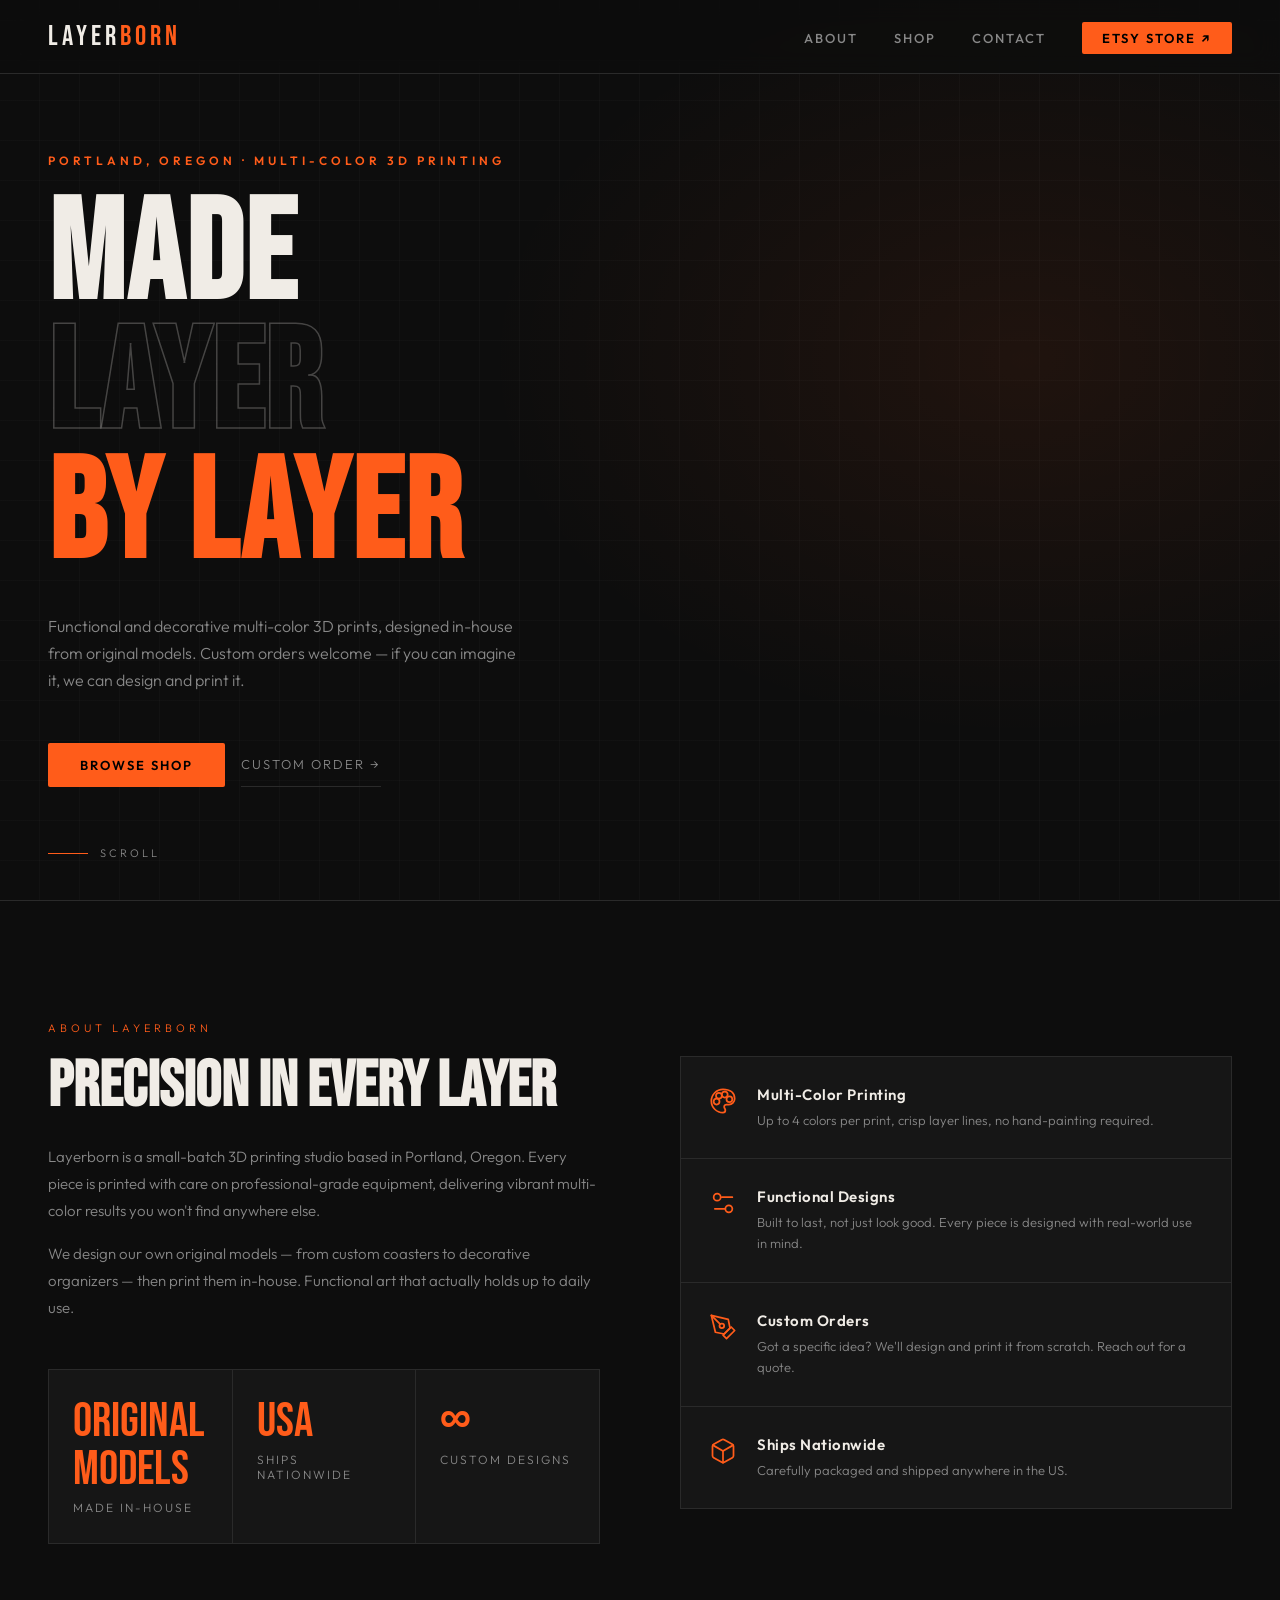
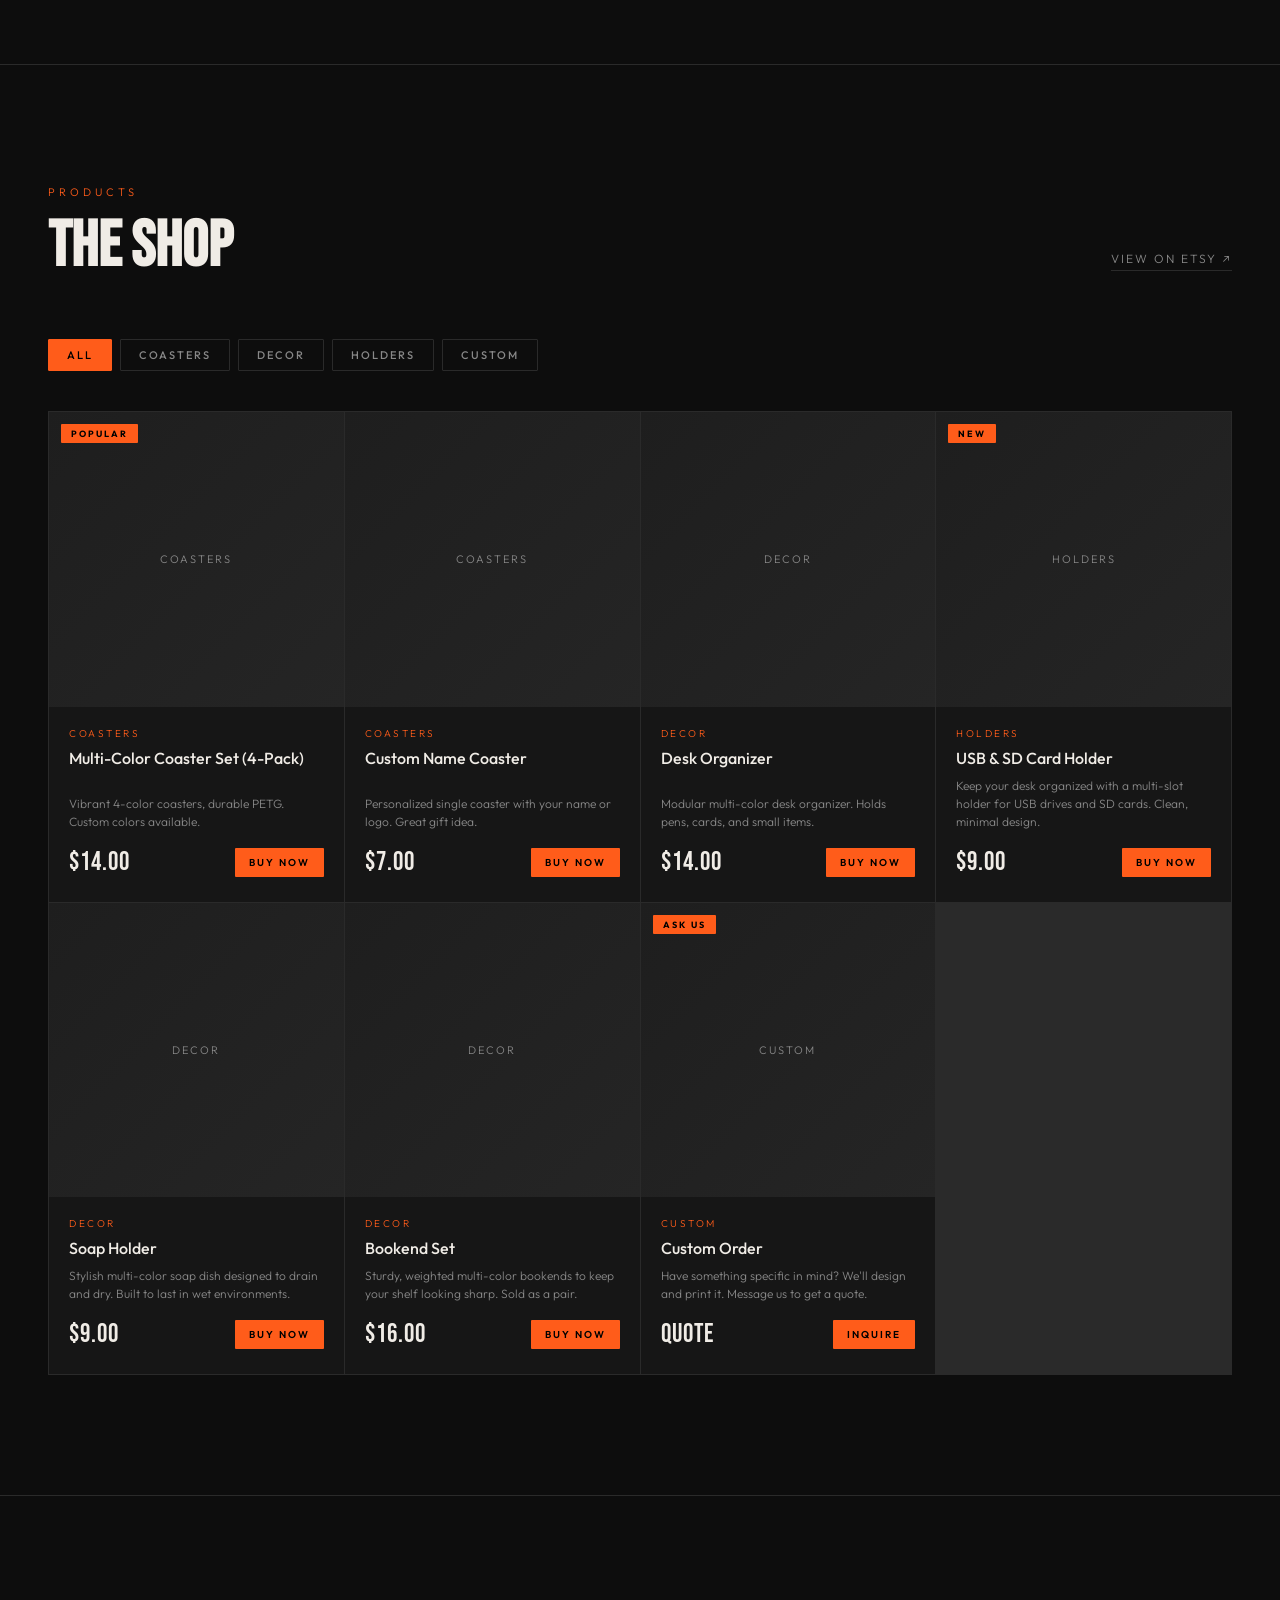
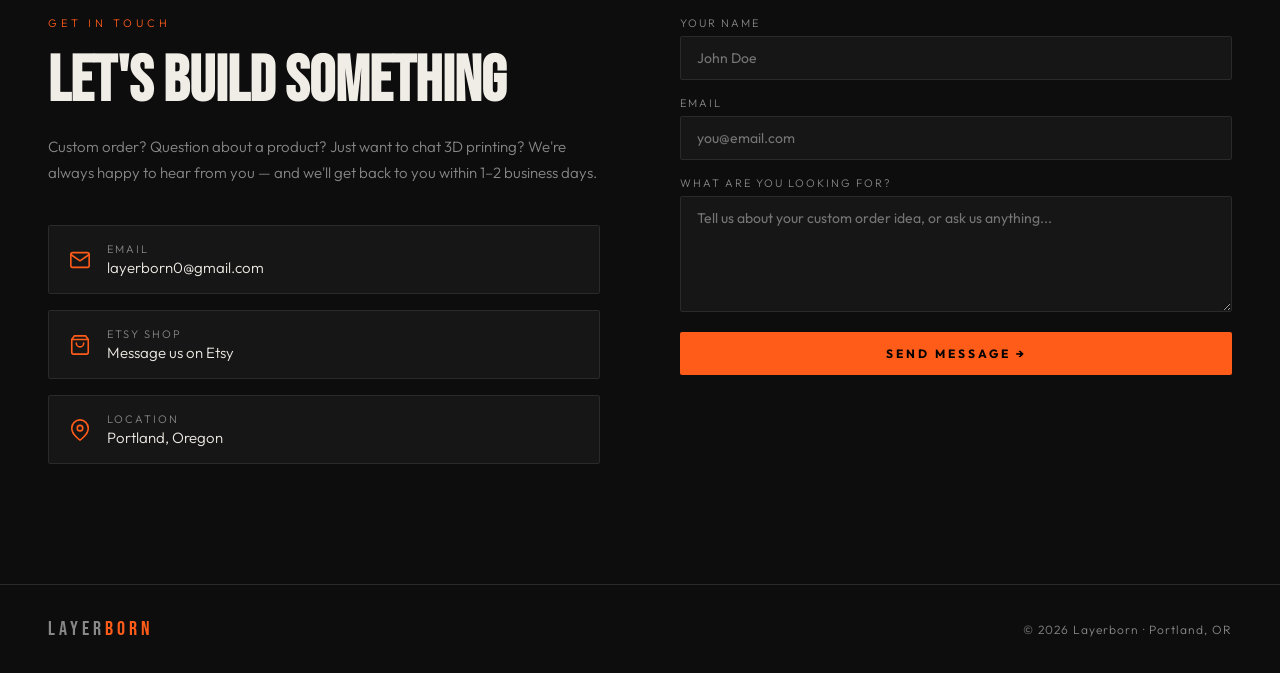
==== index.html @ 4b084e41 "Remove emojis for a more professional look - Drop emoji field from each product entry - Product imag" ====
<!DOCTYPE html>
<html lang="en">
<head>
  <meta charset="UTF-8" />
  <meta name="viewport" content="width=device-width, initial-scale=1.0"/>
  <title>Layerborn — Multi-Color 3D Printing</title>
  <link href="https://fonts.googleapis.com/css2?family=Bebas+Neue&family=Outfit:wght@300;400;500;600&display=swap" rel="stylesheet"/>
  <style>
    *, *::before, *::after { box-sizing: border-box; margin: 0; padding: 0; }

    :root {
      --bg: #0d0d0d;
      --surface: #161616;
      --surface2: #1e1e1e;
      --border: #2a2a2a;
      --accent: #ff5c1a;
      --accent2: #ff8c55;
      --text: #f0ece6;
      --muted: #888;
      --font-display: 'Bebas Neue', sans-serif;
      --font-body: 'Outfit', sans-serif;
    }

    html { scroll-behavior: smooth; }

    body {
      background: var(--bg);
      color: var(--text);
      font-family: var(--font-body);
      font-weight: 300;
      overflow-x: hidden;
    }

    /* ── NAV ── */
    nav {
      position: fixed;
      top: 0; left: 0; right: 0;
      z-index: 100;
      display: flex;
      align-items: center;
      justify-content: space-between;
      padding: 20px 48px;
      background: rgba(13,13,13,0.85);
      backdrop-filter: blur(12px);
      border-bottom: 1px solid var(--border);
    }

    .nav-logo {
      font-family: var(--font-display);
      font-size: 28px;
      letter-spacing: 4px;
      color: var(--text);
      text-decoration: none;
    }

    .nav-logo span { color: var(--accent); }

    nav ul {
      list-style: none;
      display: flex;
      gap: 36px;
    }

    nav ul a {
      text-decoration: none;
      color: var(--muted);
      font-size: 13px;
      font-weight: 500;
      letter-spacing: 2px;
      text-transform: uppercase;
      transition: color 0.2s;
    }

    nav ul a:hover { color: var(--text); }

    .nav-cta {
      background: var(--accent);
      color: #000 !important;
      padding: 8px 20px;
      border-radius: 2px;
      font-weight: 600 !important;
      transition: background 0.2s !important;
    }

    .nav-cta:hover { background: var(--accent2) !important; color: #000 !important; }

    /* ── HERO ── */
    #home {
      min-height: 100vh;
      display: flex;
      flex-direction: column;
      justify-content: center;
      padding: 120px 48px 80px;
      position: relative;
      overflow: hidden;
    }

    .hero-bg {
      position: absolute;
      inset: 0;
      background:
        radial-gradient(ellipse 60% 60% at 80% 40%, rgba(255,92,26,0.08) 0%, transparent 70%),
        repeating-linear-gradient(
          0deg,
          transparent,
          transparent 39px,
          rgba(255,255,255,0.02) 39px,
          rgba(255,255,255,0.02) 40px
        ),
        repeating-linear-gradient(
          90deg,
          transparent,
          transparent 39px,
          rgba(255,255,255,0.02) 39px,
          rgba(255,255,255,0.02) 40px
        );
      pointer-events: none;
    }

    .hero-tag {
      font-size: 12px;
      font-weight: 600;
      letter-spacing: 4px;
      text-transform: uppercase;
      color: var(--accent);
      margin-bottom: 24px;
      opacity: 0;
      animation: fadeUp 0.6s 0.2s forwards;
    }

    .hero-title {
      font-family: var(--font-display);
      font-size: clamp(72px, 11vw, 160px);
      line-height: 0.92;
      letter-spacing: 2px;
      margin-bottom: 32px;
      opacity: 0;
      animation: fadeUp 0.6s 0.35s forwards;
    }

    .hero-title .line2 {
      color: transparent;
      -webkit-text-stroke: 1.5px rgba(240,236,230,0.25);
    }

    .hero-title .accent { color: var(--accent); }

    .hero-sub {
      max-width: 480px;
      font-size: 16px;
      line-height: 1.7;
      color: var(--muted);
      margin-bottom: 48px;
      opacity: 0;
      animation: fadeUp 0.6s 0.5s forwards;
    }

    .hero-actions {
      display: flex;
      gap: 16px;
      align-items: center;
      opacity: 0;
      animation: fadeUp 0.6s 0.65s forwards;
    }

    .btn-primary {
      display: inline-block;
      background: var(--accent);
      color: #000;
      font-family: var(--font-body);
      font-weight: 600;
      font-size: 13px;
      letter-spacing: 2px;
      text-transform: uppercase;
      text-decoration: none;
      padding: 14px 32px;
      border-radius: 2px;
      transition: background 0.2s, transform 0.15s;
    }

    .btn-primary:hover { background: var(--accent2); transform: translateY(-1px); }

    .btn-secondary {
      display: inline-block;
      color: var(--muted);
      font-size: 13px;
      letter-spacing: 2px;
      text-transform: uppercase;
      text-decoration: none;
      padding: 14px 0;
      border-bottom: 1px solid var(--border);
      transition: color 0.2s, border-color 0.2s;
    }

    .btn-secondary:hover { color: var(--text); border-color: var(--text); }

    .hero-scroll {
      position: absolute;
      bottom: 40px;
      left: 48px;
      display: flex;
      align-items: center;
      gap: 12px;
      color: var(--muted);
      font-size: 11px;
      letter-spacing: 3px;
      text-transform: uppercase;
      opacity: 0;
      animation: fadeUp 0.6s 0.9s forwards;
    }

    .scroll-line {
      width: 40px;
      height: 1px;
      background: var(--accent);
      animation: pulse 2s infinite;
    }

    @keyframes pulse {
      0%, 100% { opacity: 1; }
      50% { opacity: 0.3; }
    }

    /* ── ABOUT ── */
    #about {
      padding: 120px 48px;
      display: grid;
      grid-template-columns: 1fr 1fr;
      gap: 80px;
      align-items: center;
      border-top: 1px solid var(--border);
    }

    .about-label {
      font-size: 11px;
      letter-spacing: 4px;
      text-transform: uppercase;
      color: var(--accent);
      margin-bottom: 20px;
    }

    .about-title {
      font-family: var(--font-display);
      font-size: clamp(40px, 5vw, 72px);
      line-height: 1;
      margin-bottom: 24px;
    }

    .about-text {
      font-size: 15px;
      line-height: 1.8;
      color: var(--muted);
      margin-bottom: 16px;
    }

    .about-stats {
      display: grid;
      grid-template-columns: repeat(3, 1fr);
      gap: 1px;
      background: var(--border);
      border: 1px solid var(--border);
      margin-top: 48px;
    }

    .stat {
      background: var(--surface);
      padding: 28px 24px;
    }

    .stat-num {
      font-family: var(--font-display);
      font-size: 48px;
      color: var(--accent);
      line-height: 1;
      margin-bottom: 6px;
    }

    .stat-label {
      font-size: 12px;
      letter-spacing: 2px;
      text-transform: uppercase;
      color: var(--muted);
    }

    .about-features {
      display: flex;
      flex-direction: column;
      gap: 1px;
      background: var(--border);
      border: 1px solid var(--border);
    }

    .feature {
      background: var(--surface);
      padding: 28px 28px;
      display: flex;
      gap: 20px;
      align-items: flex-start;
      transition: background 0.2s;
    }

    .feature:hover { background: var(--surface2); }

    .feature-icon {
      flex-shrink: 0;
      margin-top: 2px;
      color: var(--accent);
      width: 28px;
      height: 28px;
      display: flex;
      align-items: center;
      justify-content: center;
    }

    .feature-icon svg {
      width: 100%;
      height: 100%;
    }

    .contact-link-icon {
      color: var(--accent);
      flex-shrink: 0;
      display: flex;
      align-items: center;
      justify-content: center;
      width: 22px;
      height: 22px;
    }

    .contact-link-icon svg {
      width: 100%;
      height: 100%;
    }

    .feature-title {
      font-size: 15px;
      font-weight: 600;
      margin-bottom: 6px;
      letter-spacing: 0.5px;
    }

    .feature-desc {
      font-size: 13px;
      color: var(--muted);
      line-height: 1.6;
    }

    /* ── SHOP ── */
    #shop {
      padding: 120px 48px;
      border-top: 1px solid var(--border);
    }

    .section-header {
      display: flex;
      justify-content: space-between;
      align-items: flex-end;
      margin-bottom: 60px;
    }

    .section-label {
      font-size: 11px;
      letter-spacing: 4px;
      text-transform: uppercase;
      color: var(--accent);
      margin-bottom: 16px;
    }

    .section-title {
      font-family: var(--font-display);
      font-size: clamp(40px, 5vw, 64px);
      line-height: 1;
    }

    .etsy-link {
      display: inline-flex;
      align-items: center;
      gap: 8px;
      color: var(--muted);
      text-decoration: none;
      font-size: 12px;
      letter-spacing: 2px;
      text-transform: uppercase;
      border-bottom: 1px solid var(--border);
      padding-bottom: 4px;
      transition: color 0.2s, border-color 0.2s;
      white-space: nowrap;
      margin-bottom: 8px;
    }

    .etsy-link:hover { color: var(--accent); border-color: var(--accent); }

    /* Filter */
    .shop-filters {
      display: flex;
      gap: 8px;
      margin-bottom: 40px;
      flex-wrap: wrap;
    }

    .filter-btn {
      background: none;
      border: 1px solid var(--border);
      color: var(--muted);
      font-family: var(--font-body);
      font-size: 11px;
      font-weight: 500;
      letter-spacing: 2px;
      text-transform: uppercase;
      padding: 8px 18px;
      cursor: pointer;
      border-radius: 1px;
      transition: all 0.2s;
    }

    .filter-btn:hover, .filter-btn.active {
      background: var(--accent);
      border-color: var(--accent);
      color: #000;
    }

    /* Product grid */
    .product-grid {
      display: grid;
      grid-template-columns: repeat(auto-fill, minmax(280px, 1fr));
      gap: 1px;
      background: var(--border);
      border: 1px solid var(--border);
    }

    .product-card {
      background: var(--surface);
      display: flex;
      flex-direction: column;
      transition: background 0.2s;
      cursor: pointer;
      text-decoration: none;
      color: inherit;
    }

    .product-card:hover { background: var(--surface2); }
    .product-card:hover .product-img { transform: scale(1.04); }

    .product-img-wrap {
      overflow: hidden;
      aspect-ratio: 1;
      background: var(--surface2);
      position: relative;
    }

    .product-img {
      width: 100%;
      height: 100%;
      object-fit: cover;
      transition: transform 0.4s cubic-bezier(0.25, 0.46, 0.45, 0.94);
      display: block;
    }

    .product-img-placeholder {
      width: 100%;
      height: 100%;
      display: flex;
      align-items: center;
      justify-content: center;
      font-size: 11px;
      letter-spacing: 2px;
      text-transform: uppercase;
      color: var(--muted, #888);
      background: linear-gradient(135deg, #1e1e1e, #252525);
    }

    .product-badge {
      position: absolute;
      top: 12px;
      left: 12px;
      background: var(--accent);
      color: #000;
      font-size: 9px;
      font-weight: 700;
      letter-spacing: 2px;
      text-transform: uppercase;
      padding: 4px 10px;
      border-radius: 1px;
    }

    .product-info {
      padding: 20px 20px 24px;
      flex: 1;
      display: flex;
      flex-direction: column;
    }

    .product-category {
      font-size: 10px;
      letter-spacing: 2.5px;
      text-transform: uppercase;
      color: var(--accent);
      margin-bottom: 8px;
    }

    .product-name {
      font-size: 16px;
      font-weight: 500;
      line-height: 1.3;
      margin-bottom: 8px;
      flex: 1;
    }

    .product-desc {
      font-size: 12px;
      color: var(--muted);
      line-height: 1.5;
      margin-bottom: 16px;
    }

    .product-footer {
      display: flex;
      justify-content: space-between;
      align-items: center;
    }

    .product-price {
      font-family: var(--font-display);
      font-size: 26px;
      color: var(--text);
      letter-spacing: 1px;
    }

    .product-btn {
      font-size: 10px;
      font-weight: 600;
      letter-spacing: 2px;
      text-transform: uppercase;
      color: #000;
      background: var(--accent);
      border: none;
      padding: 8px 14px;
      border-radius: 1px;
      cursor: pointer;
      text-decoration: none;
      transition: background 0.2s;
      display: inline-block;
    }

    .product-btn:hover { background: var(--accent2); }

    .no-products {
      background: var(--surface);
      padding: 80px;
      text-align: center;
      color: var(--muted);
      grid-column: 1 / -1;
    }

    /* ── CONTACT ── */
    #contact {
      padding: 120px 48px;
      border-top: 1px solid var(--border);
      display: grid;
      grid-template-columns: 1fr 1fr;
      gap: 80px;
      align-items: start;
    }

    .contact-title {
      font-family: var(--font-display);
      font-size: clamp(40px, 5vw, 72px);
      line-height: 1;
      margin-bottom: 20px;
    }

    .contact-sub {
      font-size: 15px;
      line-height: 1.7;
      color: var(--muted);
      margin-bottom: 40px;
    }

    .contact-links {
      display: flex;
      flex-direction: column;
      gap: 16px;
    }

    .contact-link {
      display: flex;
      align-items: center;
      gap: 16px;
      text-decoration: none;
      color: var(--text);
      font-size: 15px;
      padding: 16px 20px;
      background: var(--surface);
      border: 1px solid var(--border);
      border-radius: 2px;
      transition: border-color 0.2s, background 0.2s;
    }

    .contact-link:hover {
      border-color: var(--accent);
      background: var(--surface2);
    }

    .contact-link-text span {
      display: block;
      font-size: 11px;
      letter-spacing: 2px;
      text-transform: uppercase;
      color: var(--muted);
      margin-bottom: 2px;
    }

    .contact-form {
      display: flex;
      flex-direction: column;
      gap: 16px;
    }

    .form-field {
      display: flex;
      flex-direction: column;
      gap: 6px;
    }

    .form-field label {
      font-size: 11px;
      letter-spacing: 2px;
      text-transform: uppercase;
      color: var(--muted);
    }

    .form-field input,
    .form-field textarea {
      background: var(--surface);
      border: 1px solid var(--border);
      color: var(--text);
      font-family: var(--font-body);
      font-size: 14px;
      padding: 12px 16px;
      border-radius: 2px;
      outline: none;
      transition: border-color 0.2s;
      resize: vertical;
    }

    .form-field input:focus,
    .form-field textarea:focus {
      border-color: var(--accent);
    }

    .form-submit {
      background: var(--accent);
      color: #000;
      border: none;
      font-family: var(--font-body);
      font-size: 12px;
      font-weight: 700;
      letter-spacing: 3px;
      text-transform: uppercase;
      padding: 14px;
      border-radius: 2px;
      cursor: pointer;
      transition: background 0.2s;
      margin-top: 4px;
    }

    .form-submit:hover { background: var(--accent2); }

    /* ── FOOTER ── */
    footer {
      border-top: 1px solid var(--border);
      padding: 32px 48px;
      display: flex;
      justify-content: space-between;
      align-items: center;
    }

    .footer-logo {
      font-family: var(--font-display);
      font-size: 20px;
      letter-spacing: 4px;
      color: var(--muted);
    }

    .footer-logo span { color: var(--accent); }

    .footer-copy {
      font-size: 12px;
      color: var(--muted);
      letter-spacing: 1px;
    }

    /* ── ANIMATIONS ── */
    @keyframes fadeUp {
      from { opacity: 0; transform: translateY(24px); }
      to { opacity: 1; transform: translateY(0); }
    }

    /* ── MOBILE ── */
    @media (max-width: 768px) {
      nav { padding: 16px 24px; }
      nav ul { gap: 20px; }
      nav ul li:not(:last-child) { display: none; }
      #home, #about, #shop, #contact, footer { padding-left: 24px; padding-right: 24px; }
      #about, #contact { grid-template-columns: 1fr; gap: 48px; }
      .about-stats { grid-template-columns: 1fr; }
      .section-header { flex-direction: column; align-items: flex-start; gap: 20px; }
    }
  </style>
</head>
<body>

  <!-- NAV -->
  <nav>
    <a href="#home" class="nav-logo">LAYER<span>BORN</span></a>
    <ul>
      <li><a href="#about">About</a></li>
      <li><a href="#shop">Shop</a></li>
      <li><a href="#contact">Contact</a></li>
      <li><a href="https://etsy.com" target="_blank" class="nav-cta">Etsy Store ↗</a></li>
    </ul>
  </nav>

  <!-- HERO -->
  <section id="home">
    <div class="hero-bg"></div>
    <div class="hero-tag">Portland, Oregon · Multi-Color 3D Printing</div>
    <h1 class="hero-title">
      MADE<br>
      <span class="line2">LAYER</span><br>
      <span class="accent">BY LAYER</span>
    </h1>
    <p class="hero-sub">
      Functional and decorative multi-color 3D prints, designed in-house from original models.
      Custom orders welcome — if you can imagine it, we can design and print it.
    </p>
    <div class="hero-actions">
      <a href="#shop" class="btn-primary">Browse Shop</a>
      <a href="#contact" class="btn-secondary">Custom Order →</a>
    </div>
    <div class="hero-scroll">
      <div class="scroll-line"></div>
      Scroll
    </div>
  </section>

  <!-- ABOUT -->
  <section id="about">
    <div>
      <div class="about-label">About Layerborn</div>
      <h2 class="about-title">PRECISION IN EVERY LAYER</h2>
      <p class="about-text">
        Layerborn is a small-batch 3D printing studio based in Portland, Oregon.
        Every piece is printed with care on professional-grade equipment, delivering 
        vibrant multi-color results you won't find anywhere else.
      </p>
      <p class="about-text">
        We design our own original models — from custom coasters to decorative organizers —
        then print them in-house. Functional art that actually holds up to daily use.
      </p>
      <div class="about-stats">
        <div class="stat">
          <div class="stat-num">Original Models</div>
          <div class="stat-label">Made In-House</div>
        </div>
        <div class="stat">
          <div class="stat-num">USA</div>
          <div class="stat-label">Ships Nationwide</div>
        </div>
        <div class="stat">
          <div class="stat-num">∞</div>
          <div class="stat-label">Custom Designs</div>
        </div>
      </div>
    </div>
    <div class="about-features">
      <div class="feature">
        <div class="feature-icon">
          <svg viewBox="0 0 24 24" fill="none" stroke="currentColor" stroke-width="1.5" stroke-linecap="round" stroke-linejoin="round"><circle cx="13.5" cy="6.5" r="2.5"/><circle cx="17.5" cy="10.5" r="2.5"/><circle cx="8.5" cy="7.5" r="2.5"/><circle cx="6.5" cy="12.5" r="2.5"/><path d="M12 2a10 10 0 0 0 0 20c1.5 0 2-1 2-2 0-1.5-1-1.5-1-3 0-1 1-2 2-2h2a5 5 0 0 0 5-5c0-5-4-8-10-8z"/></svg>
        </div>
        <div>
          <div class="feature-title">Multi-Color Printing</div>
          <div class="feature-desc">Up to 4 colors per print, crisp layer lines, no hand-painting required.</div>
        </div>
      </div>
      <div class="feature">
        <div class="feature-icon">
          <svg viewBox="0 0 24 24" fill="none" stroke="currentColor" stroke-width="1.5" stroke-linecap="round" stroke-linejoin="round"><path d="M20 7h-9M14 17H5"/><circle cx="17" cy="17" r="3"/><circle cx="7" cy="7" r="3"/></svg>
        </div>
        <div>
          <div class="feature-title">Functional Designs</div>
          <div class="feature-desc">Built to last, not just look good. Every piece is designed with real-world use in mind.</div>
        </div>
      </div>
      <div class="feature">
        <div class="feature-icon">
          <svg viewBox="0 0 24 24" fill="none" stroke="currentColor" stroke-width="1.5" stroke-linecap="round" stroke-linejoin="round"><path d="M12 19l7-7 3 3-7 7-3-3z"/><path d="M18 13l-1.5-7.5L2 2l3.5 14.5L13 18l5-5z"/><path d="M2 2l7.586 7.586"/><circle cx="11" cy="11" r="2"/></svg>
        </div>
        <div>
          <div class="feature-title">Custom Orders</div>
          <div class="feature-desc">Got a specific idea? We'll design and print it from scratch. Reach out for a quote.</div>
        </div>
      </div>
      <div class="feature">
        <div class="feature-icon">
          <svg viewBox="0 0 24 24" fill="none" stroke="currentColor" stroke-width="1.5" stroke-linecap="round" stroke-linejoin="round"><path d="M21 16V8a2 2 0 0 0-1-1.73l-7-4a2 2 0 0 0-2 0l-7 4A2 2 0 0 0 3 8v8a2 2 0 0 0 1 1.73l7 4a2 2 0 0 0 2 0l7-4A2 2 0 0 0 21 16z"/><polyline points="3.27 6.96 12 12.01 20.73 6.96"/><line x1="12" y1="22.08" x2="12" y2="12"/></svg>
        </div>
        <div>
          <div class="feature-title">Ships Nationwide</div>
          <div class="feature-desc">Carefully packaged and shipped anywhere in the US.</div>
        </div>
      </div>
    </div>
  </section>

  <!-- SHOP -->
  <section id="shop">
    <div class="section-header">
      <div>
        <div class="section-label">Products</div>
        <h2 class="section-title">THE SHOP</h2>
      </div>
      <a href="https://etsy.com" target="_blank" class="etsy-link">View on Etsy ↗</a>
    </div>

    <div class="shop-filters" id="filters"></div>
    <div class="product-grid" id="product-grid"></div>
  </section>

  <!-- CONTACT -->
  <section id="contact">
    <div>
      <div class="about-label">Get In Touch</div>
      <h2 class="contact-title">LET'S BUILD SOMETHING</h2>
      <p class="contact-sub">
        Custom order? Question about a product? Just want to chat 3D printing?
        We're always happy to hear from you — and we'll get back to you within 1–2 business days.
      </p>
      <div class="contact-links">
        <a href="mailto:layerborn0@gmail.com" class="contact-link">
          <span class="contact-link-icon">
            <svg viewBox="0 0 24 24" fill="none" stroke="currentColor" stroke-width="1.75" stroke-linecap="round" stroke-linejoin="round"><path d="M4 4h16c1.1 0 2 .9 2 2v12c0 1.1-.9 2-2 2H4c-1.1 0-2-.9-2-2V6c0-1.1.9-2 2-2z"/><polyline points="22,6 12,13 2,6"/></svg>
          </span>
          <div class="contact-link-text">
            <span>Email</span>
            layerborn0@gmail.com
          </div>
        </a>
        <a href="https://etsy.com" target="_blank" class="contact-link">
          <span class="contact-link-icon">
            <svg viewBox="0 0 24 24" fill="none" stroke="currentColor" stroke-width="1.75" stroke-linecap="round" stroke-linejoin="round"><path d="M6 2L3 6v14a2 2 0 0 0 2 2h14a2 2 0 0 0 2-2V6l-3-4z"/><line x1="3" y1="6" x2="21" y2="6"/><path d="M16 10a4 4 0 0 1-8 0"/></svg>
          </span>
          <div class="contact-link-text">
            <span>Etsy Shop</span>
            Message us on Etsy
          </div>
        </a>
        <a href="#" class="contact-link">
          <span class="contact-link-icon">
            <svg viewBox="0 0 24 24" fill="none" stroke="currentColor" stroke-width="1.75" stroke-linecap="round" stroke-linejoin="round"><path d="M21 10c0 7-9 13-9 13s-9-6-9-13a9 9 0 0 1 18 0z"/><circle cx="12" cy="10" r="3"/></svg>
          </span>
          <div class="contact-link-text">
            <span>Location</span>
            Portland, Oregon
          </div>
        </a>
      </div>
    </div>
    <div>
      <form id="contact-form" class="contact-form" action="https://formspree.io/f/xlgaazyp" method="POST">
        <div class="form-field">
          <label for="fs-name">Your Name</label>
          <input type="text" id="fs-name" name="name" placeholder="John Doe" required />
        </div>
        <div class="form-field">
          <label for="fs-email">Email</label>
          <input type="email" id="fs-email" name="email" placeholder="you@email.com" required />
        </div>
        <div class="form-field">
          <label for="fs-message">What are you looking for?</label>
          <textarea id="fs-message" name="message" rows="5" placeholder="Tell us about your custom order idea, or ask us anything..." required></textarea>
        </div>
        <button type="submit" class="form-submit" id="form-btn">Send Message →</button>
        <p id="form-msg" style="font-size:13px;display:none;margin-top:8px;"></p>
      </form>
    </div>
  </section>

  <!-- FOOTER -->
  <footer>
    <div class="footer-logo">LAYER<span>BORN</span></div>
    <div class="footer-copy">© 2026 Layerborn · Portland, OR</div>
  </footer>

  <script>
    /* ============================================================
       PRODUCTS — Edit this array to add / remove / change items!

       Fields:
         name     : Product name
         category : Used for filter buttons (e.g. "Coasters", "Holders", "Custom")
         desc     : Short description shown on card
         price    : Price string, e.g. "$18.00"
         etsy     : Your Etsy listing URL (or "#" until you have one)
         image    : URL to product photo (or leave "" for a text placeholder)
         badge    : Optional ribbon text like "New" or "Popular" (or "")
    ============================================================ */
    const PRODUCTS = [
      {
        name: "Multi-Color Coaster Set (4-Pack)",
        category: "Coasters",
        desc: "Vibrant 4-color coasters, durable PETG. Custom colors available.",
        price: "$14.00",
        etsy: "https://etsy.com",
        image: "",
        badge: "Popular"
      },
      {
        name: "Custom Name Coaster",
        category: "Coasters",
        desc: "Personalized single coaster with your name or logo. Great gift idea.",
        price: "$7.00",
        etsy: "https://etsy.com",
        image: "",
        badge: ""
      },
      {
        name: "Desk Organizer",
        category: "Decor",
        desc: "Modular multi-color desk organizer. Holds pens, cards, and small items.",
        price: "$14.00",
        etsy: "https://etsy.com",
        image: "",
        badge: ""
      },
      {
        name: "USB & SD Card Holder",
        category: "Holders",
        desc: "Keep your desk organized with a multi-slot holder for USB drives and SD cards. Clean, minimal design.",
        price: "$9.00",
        etsy: "https://etsy.com",
        image: "",
        badge: "New"
      },
      {
        name: "Soap Holder",
        category: "Decor",
        desc: "Stylish multi-color soap dish designed to drain and dry. Built to last in wet environments.",
        price: "$9.00",
        etsy: "https://etsy.com",
        image: "",
        badge: ""
      },
      {
        name: "Bookend Set",
        category: "Decor",
        desc: "Sturdy, weighted multi-color bookends to keep your shelf looking sharp. Sold as a pair.",
        price: "$16.00",
        etsy: "https://etsy.com",
        image: "",
        badge: ""
      },
      {
        name: "Custom Order",
        category: "Custom",
        desc: "Have something specific in mind? We'll design and print it. Message us to get a quote.",
        price: "Quote",
        etsy: "#contact",
        image: "",
        badge: "Ask Us"
      }
    ];

    /* ── Build filters ── */
    const categories = ["All", ...new Set(PRODUCTS.map(p => p.category))];
    const filterContainer = document.getElementById("filters");
    let activeFilter = "All";

    categories.forEach(cat => {
      const btn = document.createElement("button");
      btn.className = "filter-btn" + (cat === "All" ? " active" : "");
      btn.textContent = cat;
      btn.addEventListener("click", () => {
        activeFilter = cat;
        document.querySelectorAll(".filter-btn").forEach(b => b.classList.remove("active"));
        btn.classList.add("active");
        renderProducts();
      });
      filterContainer.appendChild(btn);
    });

    /* ── Render products ── */
    function renderProducts() {
      const grid = document.getElementById("product-grid");
      const filtered = activeFilter === "All"
        ? PRODUCTS
        : PRODUCTS.filter(p => p.category === activeFilter);

      if (filtered.length === 0) {
        grid.innerHTML = '<div class="no-products">No products in this category yet.</div>';
        return;
      }

      grid.innerHTML = filtered.map(p => `
        <a href="${p.etsy}" target="_blank" class="product-card">
          <div class="product-img-wrap">
            ${p.image
              ? `<img class="product-img" src="${p.image}" alt="${p.name}" loading="lazy"/>`
              : `<div class="product-img-placeholder">${p.category}</div>`
            }
            ${p.badge ? `<div class="product-badge">${p.badge}</div>` : ""}
          </div>
          <div class="product-info">
            <div class="product-category">${p.category}</div>
            <div class="product-name">${p.name}</div>
            <div class="product-desc">${p.desc}</div>
            <div class="product-footer">
              <div class="product-price">${p.price}</div>
              <span class="product-btn">${p.price === "Quote" ? "Inquire" : "Buy Now"}</span>
            </div>
          </div>
        </a>
      `).join("");
    }

    renderProducts();

    /* ── Contact form (AJAX → Formspree) ── */
    document.getElementById("contact-form").addEventListener("submit", async function (e) {
      e.preventDefault();
      const form = e.target;
      const btn = document.getElementById("form-btn");
      const msg = document.getElementById("form-msg");

      btn.disabled = true;
      btn.textContent = "Sending…";
      msg.style.display = "none";

      try {
        const res = await fetch(form.action, {
          method: "POST",
          headers: { "Accept": "application/json" },
          body: new FormData(form)
        });
        const data = await res.json().catch(() => ({}));
        console.log("Formspree response:", res.status, data);

        if (res.ok) {
          msg.style.color = "var(--accent)";
          msg.textContent = "Message sent! Check your inbox for a confirmation.";
          form.reset();
        } else if (data.errors && data.errors.length) {
          msg.style.color = "#ff4444";
          msg.textContent = data.errors.map(err => err.message).join(", ");
        } else {
          msg.style.color = "#ff4444";
          msg.textContent = "Something went wrong (status " + res.status + "). Email us directly at layerborn0@gmail.com.";
        }
      } catch (err) {
        console.error("Form submit error:", err);
        msg.style.color = "#ff4444";
        msg.textContent = "Network error. Please try again or email us directly.";
      }

      msg.style.display = "block";
      btn.disabled = false;
      btn.textContent = "Send Message →";
    });
  </script>
</body>
</html>
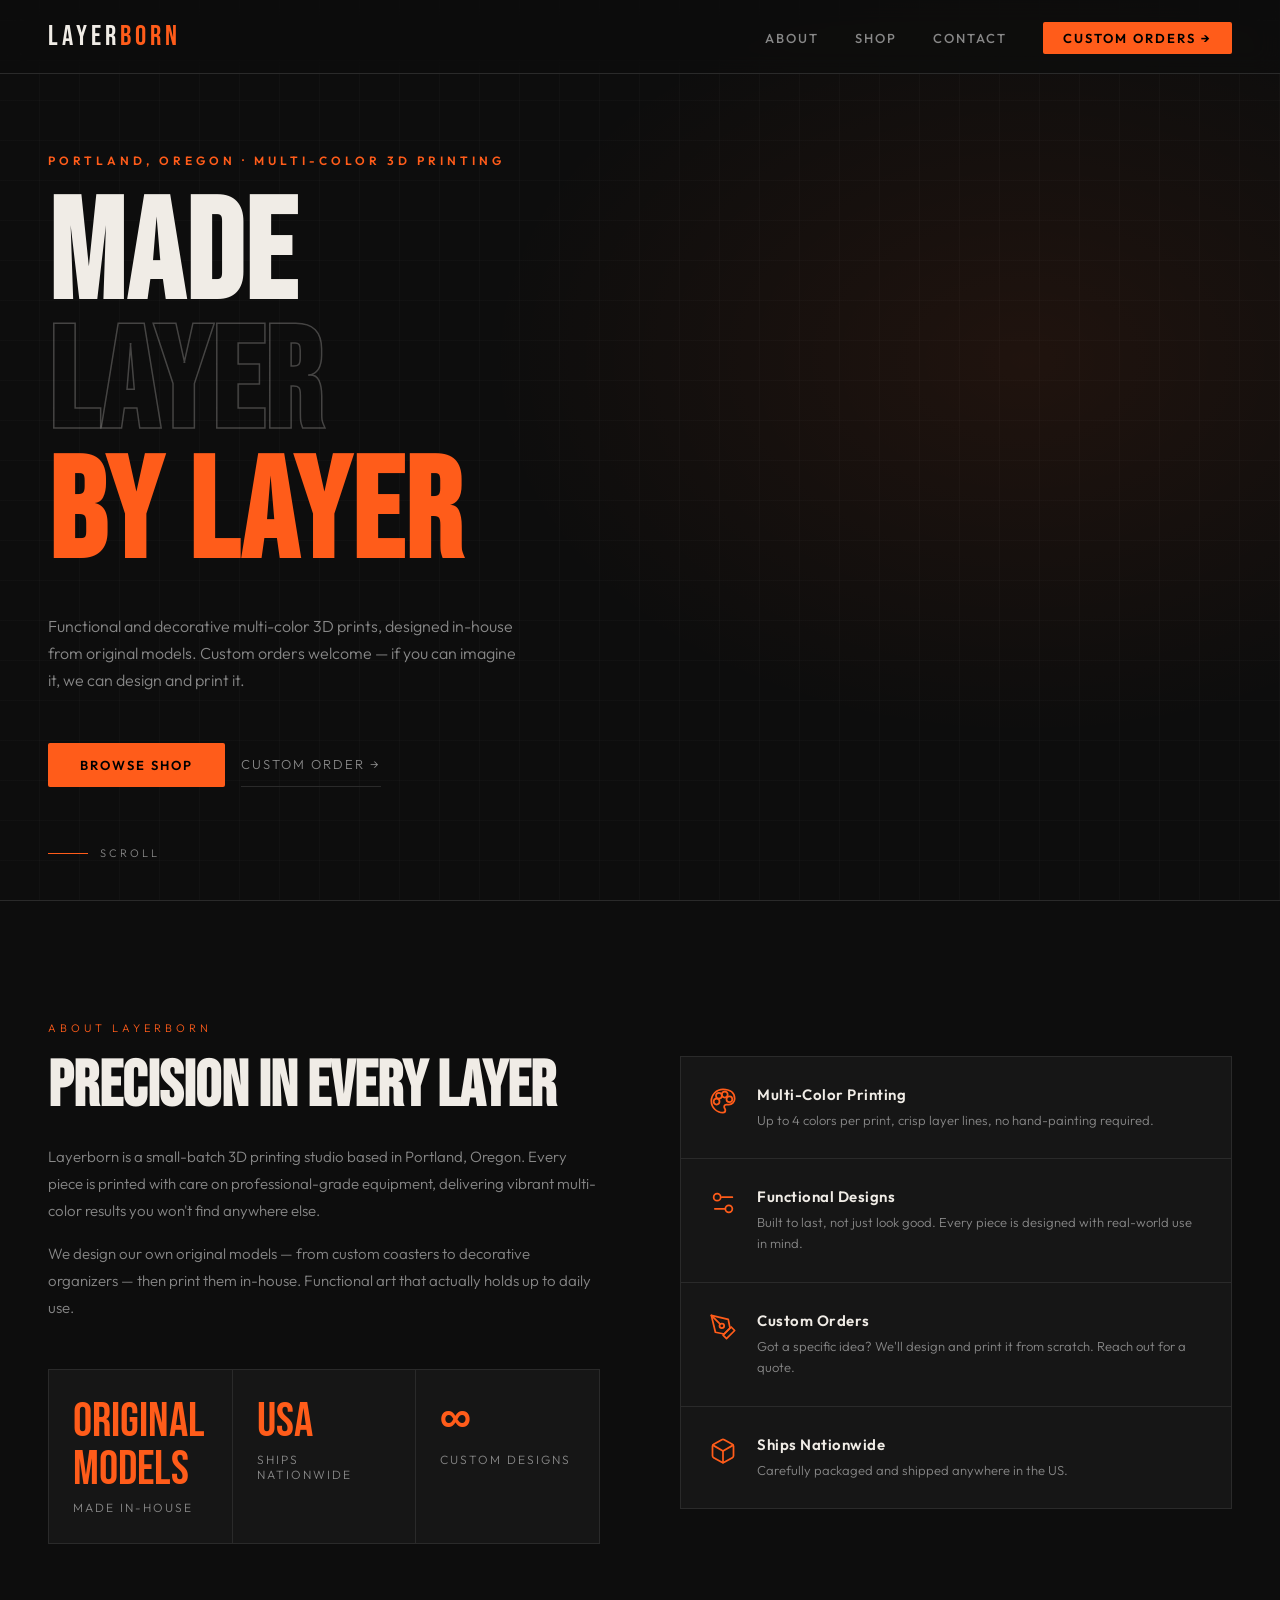
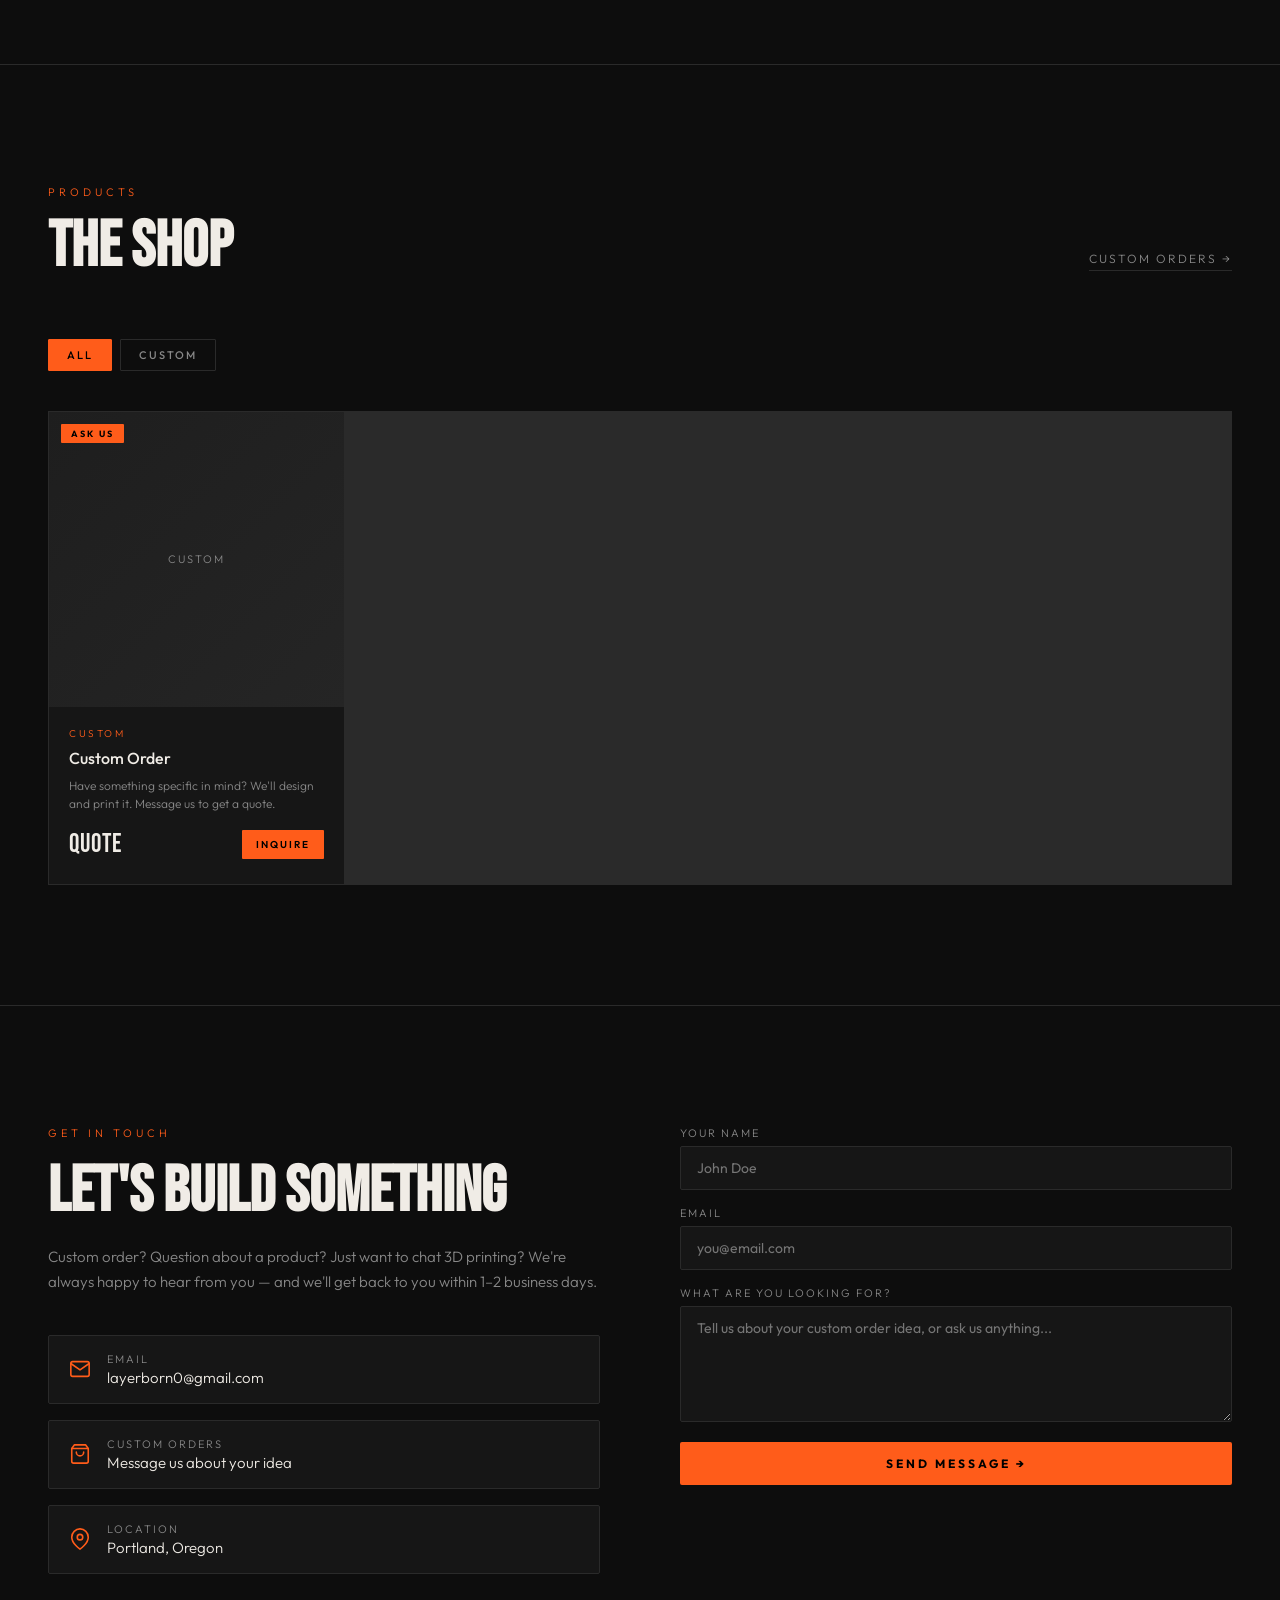
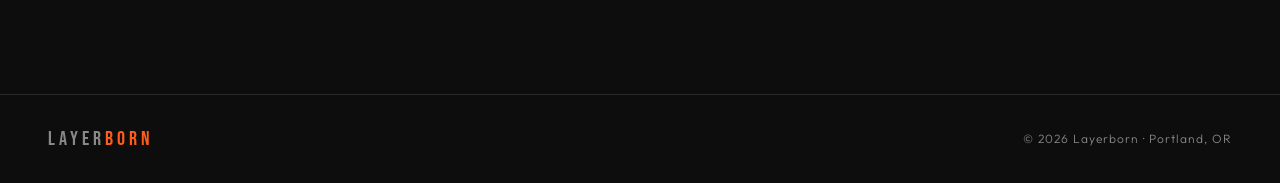
==== commit e8126e6f: "Tidy storefront redirects: single ETSY_SHOP_URL constant + smart fallbacks The page had three hardco" ====
--- a/index.html
+++ b/index.html
@@ -717,7 +717,7 @@
       <li><a href="#about">About</a></li>
       <li><a href="#shop">Shop</a></li>
       <li><a href="#contact">Contact</a></li>
-      <li><a href="https://etsy.com" target="_blank" class="nav-cta">Etsy Store ↗</a></li>
+      <li><a href="#contact" data-etsy-shop-link class="nav-cta">Etsy Store ↗</a></li>
     </ul>
   </nav>
 
@@ -820,7 +820,7 @@
         <div class="section-label">Products</div>
         <h2 class="section-title">THE SHOP</h2>
       </div>
-      <a href="https://etsy.com" target="_blank" class="etsy-link">View on Etsy ↗</a>
+      <a href="#contact" data-etsy-shop-link class="etsy-link">View on Etsy ↗</a>
     </div>
 
     <div class="shop-filters" id="filters"></div>
@@ -846,7 +846,7 @@
             layerborn0@gmail.com
           </div>
         </a>
-        <a href="https://etsy.com" target="_blank" class="contact-link">
+        <a href="#contact" data-etsy-shop-link class="contact-link">
           <span class="contact-link-icon">
             <svg viewBox="0 0 24 24" fill="none" stroke="currentColor" stroke-width="1.75" stroke-linecap="round" stroke-linejoin="round"><path d="M6 2L3 6v14a2 2 0 0 0 2 2h14a2 2 0 0 0 2-2V6l-3-4z"/><line x1="3" y1="6" x2="21" y2="6"/><path d="M16 10a4 4 0 0 1-8 0"/></svg>
           </span>
@@ -855,7 +855,7 @@
             Message us on Etsy
           </div>
         </a>
-        <a href="#" class="contact-link">
+        <div class="contact-link" style="cursor: default;">
           <span class="contact-link-icon">
             <svg viewBox="0 0 24 24" fill="none" stroke="currentColor" stroke-width="1.75" stroke-linecap="round" stroke-linejoin="round"><path d="M21 10c0 7-9 13-9 13s-9-6-9-13a9 9 0 0 1 18 0z"/><circle cx="12" cy="10" r="3"/></svg>
           </span>
@@ -863,7 +863,7 @@
             <span>Location</span>
             Portland, Oregon
           </div>
-        </a>
+        </div>
       </div>
     </div>
     <div>
@@ -880,6 +880,7 @@
           <label for="fs-message">What are you looking for?</label>
           <textarea id="fs-message" name="message" rows="5" placeholder="Tell us about your custom order idea, or ask us anything..." required></textarea>
         </div>
+        <input type="text" name="_honeypot" tabindex="-1" autocomplete="off" style="position:absolute;left:-9999px;top:-9999px;" aria-hidden="true" />
         <button type="submit" class="form-submit" id="form-btn">Send Message →</button>
         <p id="form-msg" style="font-size:13px;display:none;margin-top:8px;"></p>
       </form>
@@ -894,115 +895,126 @@
 
   <script>
     /* ============================================================
-       PRODUCTS — Edit this array to add / remove / change items!
-
-       Fields:
-         name     : Product name
-         category : Used for filter buttons (e.g. "Coasters", "Holders", "Custom")
-         desc     : Short description shown on card
-         price    : Price string, e.g. "$18.00"
-         etsy     : Your Etsy listing URL (or "#" until you have one)
-         image    : URL to product photo (or leave "" for a text placeholder)
-         badge    : Optional ribbon text like "New" or "Popular" (or "")
+       ETSY_SHOP_URL — paste your shop URL here once Etsy is live.
+       Until then it stays as "#contact" so visitors who click any
+       "Etsy Store" / "View on Etsy" button land on the contact form
+       instead of Etsy's homepage.
+
+       Example once you create the shop:
+         const ETSY_SHOP_URL = "https://www.etsy.com/shop/Layerborn";
     ============================================================ */
-    const PRODUCTS = [
-      {
-        name: "Multi-Color Coaster Set (4-Pack)",
-        category: "Coasters",
-        desc: "Vibrant 4-color coasters, durable PETG. Custom colors available.",
-        price: "$14.00",
-        etsy: "https://etsy.com",
-        image: "",
-        badge: "Popular"
-      },
-      {
-        name: "Custom Name Coaster",
-        category: "Coasters",
-        desc: "Personalized single coaster with your name or logo. Great gift idea.",
-        price: "$7.00",
-        etsy: "https://etsy.com",
-        image: "",
-        badge: ""
-      },
-      {
-        name: "Desk Organizer",
-        category: "Decor",
-        desc: "Modular multi-color desk organizer. Holds pens, cards, and small items.",
-        price: "$14.00",
-        etsy: "https://etsy.com",
-        image: "",
-        badge: ""
-      },
-      {
-        name: "USB & SD Card Holder",
-        category: "Holders",
-        desc: "Keep your desk organized with a multi-slot holder for USB drives and SD cards. Clean, minimal design.",
-        price: "$9.00",
-        etsy: "https://etsy.com",
-        image: "",
-        badge: "New"
-      },
-      {
-        name: "Soap Holder",
-        category: "Decor",
-        desc: "Stylish multi-color soap dish designed to drain and dry. Built to last in wet environments.",
-        price: "$9.00",
-        etsy: "https://etsy.com",
-        image: "",
-        badge: ""
-      },
-      {
-        name: "Bookend Set",
-        category: "Decor",
-        desc: "Sturdy, weighted multi-color bookends to keep your shelf looking sharp. Sold as a pair.",
-        price: "$16.00",
-        etsy: "https://etsy.com",
-        image: "",
-        badge: ""
-      },
-      {
-        name: "Custom Order",
-        category: "Custom",
-        desc: "Have something specific in mind? We'll design and print it. Message us to get a quote.",
-        price: "Quote",
-        etsy: "#contact",
-        image: "",
-        badge: "Ask Us"
+    const ETSY_SHOP_URL = "#contact";
+    const HAS_ETSY_SHOP = ETSY_SHOP_URL && !ETSY_SHOP_URL.startsWith("#");
+
+    /* Wire up every site-wide "Etsy Store" / "View on Etsy" link to
+       use the constant above. Hide them gracefully if the shop URL
+       isn't set yet, so visitors aren't sent to a dead link. */
+    document.querySelectorAll('[data-etsy-shop-link]').forEach(a => {
+      a.href = ETSY_SHOP_URL;
+      if (HAS_ETSY_SHOP) {
+        a.target = "_blank";
+        a.rel    = "noreferrer";
+      } else {
+        // No shop yet → repurpose the button as a contact CTA so the
+        // copy isn't misleading.
+        if (a.classList.contains('nav-cta'))   a.textContent = 'Custom Orders →';
+        if (a.classList.contains('etsy-link')) a.textContent = 'Custom Orders →';
+        // For the contact-section card, swap "Etsy Shop / Message us on Etsy"
+        // for "Custom Orders / Message us about your idea".
+        if (a.classList.contains('contact-link')) {
+          const t = a.querySelector('.contact-link-text');
+          if (t) {
+            const label  = t.querySelector('span');
+            if (label)   label.textContent = 'Custom Orders';
+            // Replace the trailing text node ("Message us on Etsy")
+            const last = t.lastChild;
+            if (last && last.nodeType === 3) last.textContent = 'Message us about your idea';
+          }
+        }
       }
-    ];
-
-    /* ── Build filters ── */
-    const categories = ["All", ...new Set(PRODUCTS.map(p => p.category))];
+    });
+
+    /* ============================================================
+       FALLBACK product list — only shown if the management app's
+       /api/public/products endpoint is unreachable. Kept minimal
+       (just a "Custom Order" CTA) so visitors never see broken
+       Etsy links pointing nowhere.
+    ============================================================ */
+    const CUSTOM_ORDER_ENTRY = {
+      name: "Custom Order",
+      category: "Custom",
+      desc: "Have something specific in mind? We'll design and print it. Message us to get a quote.",
+      price: "Quote",
+      etsy: "#contact",
+      image: "",
+      badge: "Ask Us",
+    };
+    const PRODUCTS  = [CUSTOM_ORDER_ENTRY];
+    const FALLBACK  = PRODUCTS.slice();
+    let LIVE_PRODUCTS = FALLBACK;
+
+    function fmtPrice(cents) {
+      if (cents == null) return "Quote";
+      return "$" + (cents / 100).toFixed(2);
+    }
+
+    /* Convert API row to the shape this script expects. */
+    function apiToProduct(p) {
+      return {
+        name:     p.name,
+        category: p.category || "Other",
+        desc:     p.description || "",
+        price:    fmtPrice(p.price_cents),
+        etsy:     p.etsy_url || "#contact",
+        image:    p.image ? (MGMT_API_BASE + p.image) : "",
+        badge:    p.badge || "",
+      };
+    }
+
+    /* Storefront calls the management app at this base URL. Update it if
+       the cloudflared tunnel URL ever changes. */
+    const MGMT_API_BASE = "https://controlled-results-referral-finances.trycloudflare.com";
+
     const filterContainer = document.getElementById("filters");
     let activeFilter = "All";
 
-    categories.forEach(cat => {
-      const btn = document.createElement("button");
-      btn.className = "filter-btn" + (cat === "All" ? " active" : "");
-      btn.textContent = cat;
-      btn.addEventListener("click", () => {
-        activeFilter = cat;
-        document.querySelectorAll(".filter-btn").forEach(b => b.classList.remove("active"));
-        btn.classList.add("active");
-        renderProducts();
+    function rebuildFilters() {
+      const cats = ["All", ...new Set(LIVE_PRODUCTS.map(p => p.category))];
+      filterContainer.innerHTML = "";
+      cats.forEach(cat => {
+        const btn = document.createElement("button");
+        btn.className = "filter-btn" + (cat === activeFilter ? " active" : "");
+        btn.textContent = cat;
+        btn.addEventListener("click", () => {
+          activeFilter = cat;
+          document.querySelectorAll(".filter-btn").forEach(b => b.classList.remove("active"));
+          btn.classList.add("active");
+          renderProducts();
+        });
+        filterContainer.appendChild(btn);
       });
-      filterContainer.appendChild(btn);
-    });
+    }
 
     /* ── Render products ── */
     function renderProducts() {
       const grid = document.getElementById("product-grid");
       const filtered = activeFilter === "All"
-        ? PRODUCTS
-        : PRODUCTS.filter(p => p.category === activeFilter);
+        ? LIVE_PRODUCTS
+        : LIVE_PRODUCTS.filter(p => p.category === activeFilter);
 
       if (filtered.length === 0) {
         grid.innerHTML = '<div class="no-products">No products in this category yet.</div>';
         return;
       }
 
-      grid.innerHTML = filtered.map(p => `
-        <a href="${p.etsy}" target="_blank" class="product-card">
+      grid.innerHTML = filtered.map(p => {
+        // Only open external (real) URLs in a new tab; keep on-page anchors
+        // (#contact for Custom Order / unlisted items) in the same tab so
+        // smooth scroll works.
+        const isExternal = p.etsy && /^https?:\/\//i.test(p.etsy);
+        const target = isExternal ? ' target="_blank" rel="noreferrer"' : '';
+        return `
+        <a href="${p.etsy}"${target} class="product-card">
           <div class="product-img-wrap">
             ${p.image
               ? `<img class="product-img" src="${p.image}" alt="${p.name}" loading="lazy"/>`
@@ -1020,12 +1032,29 @@
             </div>
           </div>
         </a>
-      `).join("");
-    }
-
+      `;}).join("");
+    }
+
+    rebuildFilters();
     renderProducts();
 
+    /* Replace the fallback list with whatever the management app says is
+       published. If the fetch fails (app offline, tunnel changed, etc.)
+       the fallback list stays visible so the page never goes empty. */
+    fetch(MGMT_API_BASE + "/api/public/products")
+      .then(r => r.ok ? r.json() : Promise.reject(r.status))
+      .then(rows => {
+        if (!Array.isArray(rows)) return;
+        LIVE_PRODUCTS = rows.map(apiToProduct).concat([CUSTOM_ORDER_ENTRY]);
+        rebuildFilters();
+        renderProducts();
+      })
+      .catch(err => {
+        console.warn("Could not load live product list, using fallback:", err);
+      });
+
     /* ── Contact form (AJAX → Formspree) ── */
+    /* Contact form: posts to Formspree (email) and management app (Discord). */
     document.getElementById("contact-form").addEventListener("submit", async function (e) {
       e.preventDefault();
       const form = e.target;
@@ -1036,11 +1065,27 @@
       btn.textContent = "Sending…";
       msg.style.display = "none";
 
+      const fd = new FormData(form);
+
+      // Fire-and-forget: forward a copy to the management app for Discord.
+      // Failure here doesn't affect the user — Formspree (email) is the
+      // source of truth for "did the message land".
+      fetch(MGMT_API_BASE + "/api/contact", {
+        method: "POST",
+        headers: { "Content-Type": "application/json" },
+        body: JSON.stringify({
+          name:       fd.get("name"),
+          email:      fd.get("email"),
+          message:    fd.get("message"),
+          _honeypot:  fd.get("_honeypot") || "",
+        }),
+      }).catch(() => { /* silent */ });
+
       try {
         const res = await fetch(form.action, {
           method: "POST",
           headers: { "Accept": "application/json" },
-          body: new FormData(form)
+          body: fd
         });
         const data = await res.json().catch(() => ({}));
         console.log("Formspree response:", res.status, data);
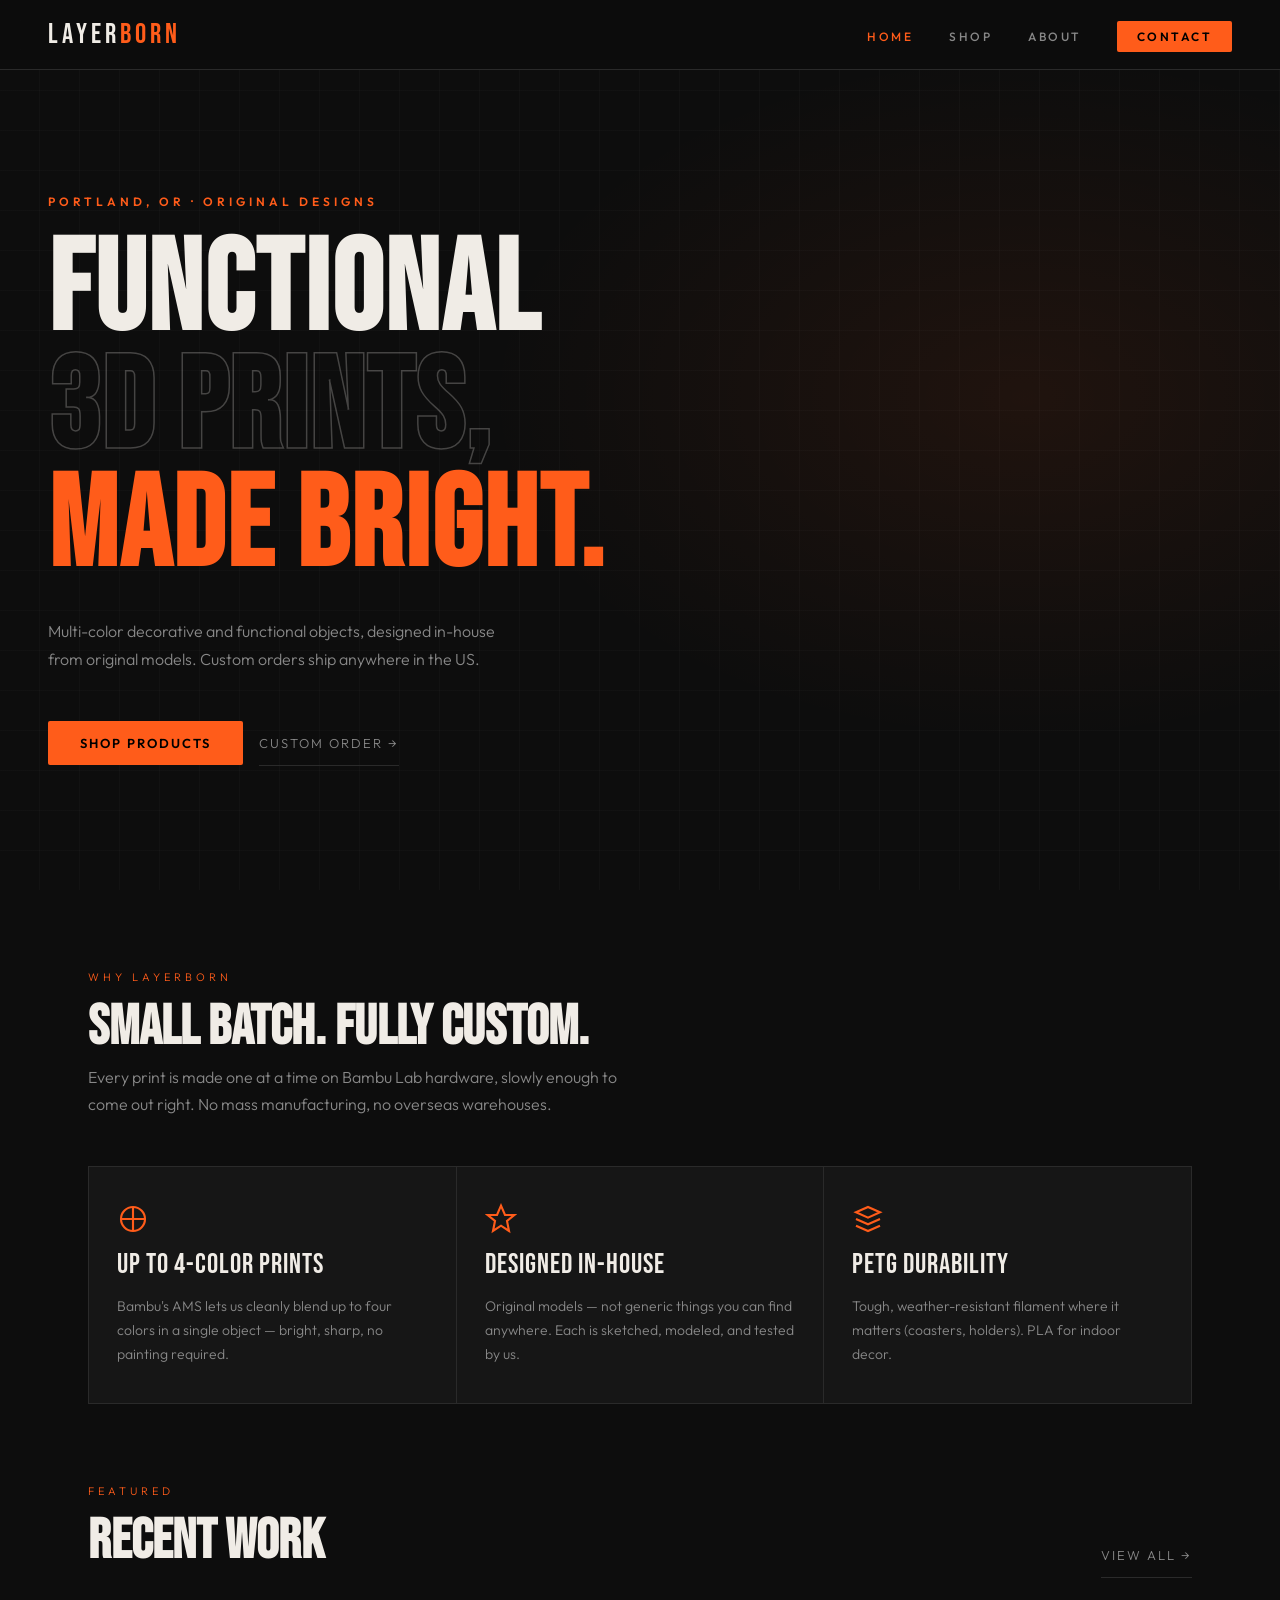
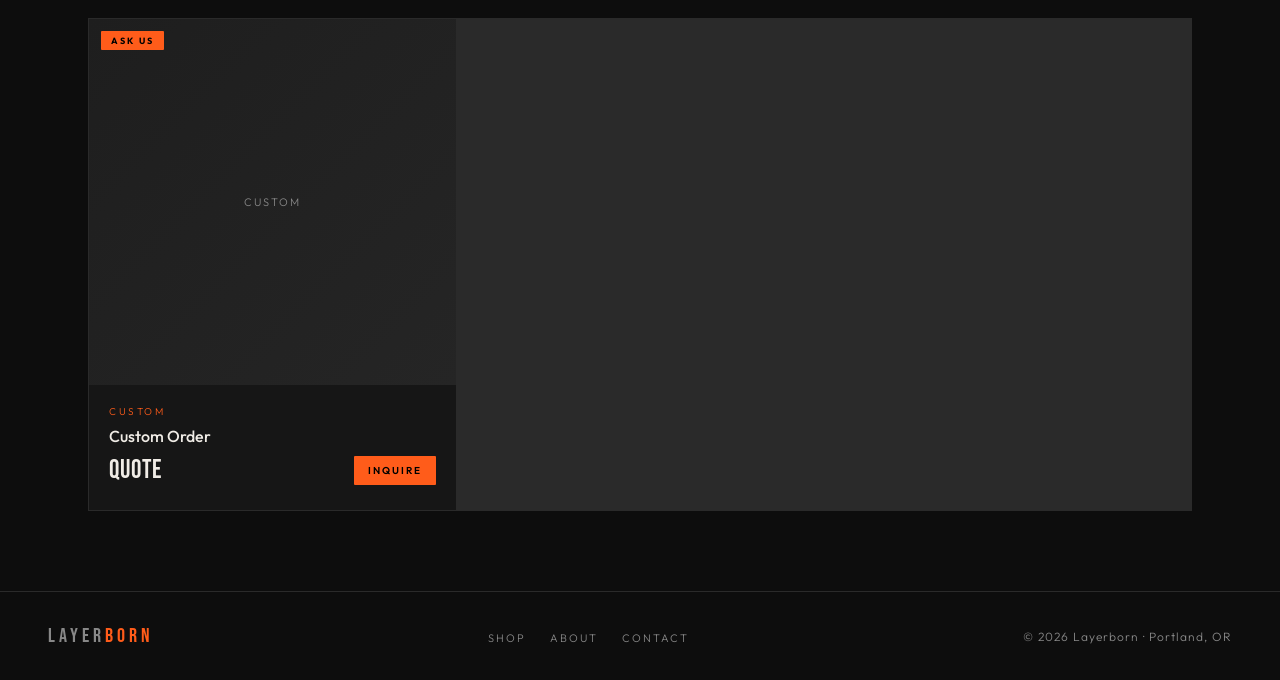
==== commit ff553b5a: "Storefront rebuild: split into multiple pages The site is no longer one 1100-line index.html. Split " ====
--- a/index.html
+++ b/index.html
@@ -3,1114 +3,136 @@
 <head>
   <meta charset="UTF-8" />
   <meta name="viewport" content="width=device-width, initial-scale=1.0"/>
-  <title>Layerborn — Multi-Color 3D Printing</title>
+  <title>Layerborn — Custom Multi-Color 3D Printing</title>
+  <meta name="description" content="Functional and decorative multi-color 3D prints from original designs. Custom orders welcome." />
+  <meta name="theme-color" content="#0d0d0d" />
   <link href="https://fonts.googleapis.com/css2?family=Bebas+Neue&family=Outfit:wght@300;400;500;600&display=swap" rel="stylesheet"/>
-  <style>
-    *, *::before, *::after { box-sizing: border-box; margin: 0; padding: 0; }
-
-    :root {
-      --bg: #0d0d0d;
-      --surface: #161616;
-      --surface2: #1e1e1e;
-      --border: #2a2a2a;
-      --accent: #ff5c1a;
-      --accent2: #ff8c55;
-      --text: #f0ece6;
-      --muted: #888;
-      --font-display: 'Bebas Neue', sans-serif;
-      --font-body: 'Outfit', sans-serif;
-    }
-
-    html { scroll-behavior: smooth; }
-
-    body {
-      background: var(--bg);
-      color: var(--text);
-      font-family: var(--font-body);
-      font-weight: 300;
-      overflow-x: hidden;
-    }
-
-    /* ── NAV ── */
-    nav {
-      position: fixed;
-      top: 0; left: 0; right: 0;
-      z-index: 100;
-      display: flex;
-      align-items: center;
-      justify-content: space-between;
-      padding: 20px 48px;
-      background: rgba(13,13,13,0.85);
-      backdrop-filter: blur(12px);
-      border-bottom: 1px solid var(--border);
-    }
-
-    .nav-logo {
-      font-family: var(--font-display);
-      font-size: 28px;
-      letter-spacing: 4px;
-      color: var(--text);
-      text-decoration: none;
-    }
-
-    .nav-logo span { color: var(--accent); }
-
-    nav ul {
-      list-style: none;
-      display: flex;
-      gap: 36px;
-    }
-
-    nav ul a {
-      text-decoration: none;
-      color: var(--muted);
-      font-size: 13px;
-      font-weight: 500;
-      letter-spacing: 2px;
-      text-transform: uppercase;
-      transition: color 0.2s;
-    }
-
-    nav ul a:hover { color: var(--text); }
-
-    .nav-cta {
-      background: var(--accent);
-      color: #000 !important;
-      padding: 8px 20px;
-      border-radius: 2px;
-      font-weight: 600 !important;
-      transition: background 0.2s !important;
-    }
-
-    .nav-cta:hover { background: var(--accent2) !important; color: #000 !important; }
-
-    /* ── HERO ── */
-    #home {
-      min-height: 100vh;
-      display: flex;
-      flex-direction: column;
-      justify-content: center;
-      padding: 120px 48px 80px;
-      position: relative;
-      overflow: hidden;
-    }
-
-    .hero-bg {
-      position: absolute;
-      inset: 0;
-      background:
-        radial-gradient(ellipse 60% 60% at 80% 40%, rgba(255,92,26,0.08) 0%, transparent 70%),
-        repeating-linear-gradient(
-          0deg,
-          transparent,
-          transparent 39px,
-          rgba(255,255,255,0.02) 39px,
-          rgba(255,255,255,0.02) 40px
-        ),
-        repeating-linear-gradient(
-          90deg,
-          transparent,
-          transparent 39px,
-          rgba(255,255,255,0.02) 39px,
-          rgba(255,255,255,0.02) 40px
-        );
-      pointer-events: none;
-    }
-
-    .hero-tag {
-      font-size: 12px;
-      font-weight: 600;
-      letter-spacing: 4px;
-      text-transform: uppercase;
-      color: var(--accent);
-      margin-bottom: 24px;
-      opacity: 0;
-      animation: fadeUp 0.6s 0.2s forwards;
-    }
-
-    .hero-title {
-      font-family: var(--font-display);
-      font-size: clamp(72px, 11vw, 160px);
-      line-height: 0.92;
-      letter-spacing: 2px;
-      margin-bottom: 32px;
-      opacity: 0;
-      animation: fadeUp 0.6s 0.35s forwards;
-    }
-
-    .hero-title .line2 {
-      color: transparent;
-      -webkit-text-stroke: 1.5px rgba(240,236,230,0.25);
-    }
-
-    .hero-title .accent { color: var(--accent); }
-
-    .hero-sub {
-      max-width: 480px;
-      font-size: 16px;
-      line-height: 1.7;
-      color: var(--muted);
-      margin-bottom: 48px;
-      opacity: 0;
-      animation: fadeUp 0.6s 0.5s forwards;
-    }
-
-    .hero-actions {
-      display: flex;
-      gap: 16px;
-      align-items: center;
-      opacity: 0;
-      animation: fadeUp 0.6s 0.65s forwards;
-    }
-
-    .btn-primary {
-      display: inline-block;
-      background: var(--accent);
-      color: #000;
-      font-family: var(--font-body);
-      font-weight: 600;
-      font-size: 13px;
-      letter-spacing: 2px;
-      text-transform: uppercase;
-      text-decoration: none;
-      padding: 14px 32px;
-      border-radius: 2px;
-      transition: background 0.2s, transform 0.15s;
-    }
-
-    .btn-primary:hover { background: var(--accent2); transform: translateY(-1px); }
-
-    .btn-secondary {
-      display: inline-block;
-      color: var(--muted);
-      font-size: 13px;
-      letter-spacing: 2px;
-      text-transform: uppercase;
-      text-decoration: none;
-      padding: 14px 0;
-      border-bottom: 1px solid var(--border);
-      transition: color 0.2s, border-color 0.2s;
-    }
-
-    .btn-secondary:hover { color: var(--text); border-color: var(--text); }
-
-    .hero-scroll {
-      position: absolute;
-      bottom: 40px;
-      left: 48px;
-      display: flex;
-      align-items: center;
-      gap: 12px;
-      color: var(--muted);
-      font-size: 11px;
-      letter-spacing: 3px;
-      text-transform: uppercase;
-      opacity: 0;
-      animation: fadeUp 0.6s 0.9s forwards;
-    }
-
-    .scroll-line {
-      width: 40px;
-      height: 1px;
-      background: var(--accent);
-      animation: pulse 2s infinite;
-    }
-
-    @keyframes pulse {
-      0%, 100% { opacity: 1; }
-      50% { opacity: 0.3; }
-    }
-
-    /* ── ABOUT ── */
-    #about {
-      padding: 120px 48px;
-      display: grid;
-      grid-template-columns: 1fr 1fr;
-      gap: 80px;
-      align-items: center;
-      border-top: 1px solid var(--border);
-    }
-
-    .about-label {
-      font-size: 11px;
-      letter-spacing: 4px;
-      text-transform: uppercase;
-      color: var(--accent);
-      margin-bottom: 20px;
-    }
-
-    .about-title {
-      font-family: var(--font-display);
-      font-size: clamp(40px, 5vw, 72px);
-      line-height: 1;
-      margin-bottom: 24px;
-    }
-
-    .about-text {
-      font-size: 15px;
-      line-height: 1.8;
-      color: var(--muted);
-      margin-bottom: 16px;
-    }
-
-    .about-stats {
-      display: grid;
-      grid-template-columns: repeat(3, 1fr);
-      gap: 1px;
-      background: var(--border);
-      border: 1px solid var(--border);
-      margin-top: 48px;
-    }
-
-    .stat {
-      background: var(--surface);
-      padding: 28px 24px;
-    }
-
-    .stat-num {
-      font-family: var(--font-display);
-      font-size: 48px;
-      color: var(--accent);
-      line-height: 1;
-      margin-bottom: 6px;
-    }
-
-    .stat-label {
-      font-size: 12px;
-      letter-spacing: 2px;
-      text-transform: uppercase;
-      color: var(--muted);
-    }
-
-    .about-features {
-      display: flex;
-      flex-direction: column;
-      gap: 1px;
-      background: var(--border);
-      border: 1px solid var(--border);
-    }
-
-    .feature {
-      background: var(--surface);
-      padding: 28px 28px;
-      display: flex;
-      gap: 20px;
-      align-items: flex-start;
-      transition: background 0.2s;
-    }
-
-    .feature:hover { background: var(--surface2); }
-
-    .feature-icon {
-      flex-shrink: 0;
-      margin-top: 2px;
-      color: var(--accent);
-      width: 28px;
-      height: 28px;
-      display: flex;
-      align-items: center;
-      justify-content: center;
-    }
-
-    .feature-icon svg {
-      width: 100%;
-      height: 100%;
-    }
-
-    .contact-link-icon {
-      color: var(--accent);
-      flex-shrink: 0;
-      display: flex;
-      align-items: center;
-      justify-content: center;
-      width: 22px;
-      height: 22px;
-    }
-
-    .contact-link-icon svg {
-      width: 100%;
-      height: 100%;
-    }
-
-    .feature-title {
-      font-size: 15px;
-      font-weight: 600;
-      margin-bottom: 6px;
-      letter-spacing: 0.5px;
-    }
-
-    .feature-desc {
-      font-size: 13px;
-      color: var(--muted);
-      line-height: 1.6;
-    }
-
-    /* ── SHOP ── */
-    #shop {
-      padding: 120px 48px;
-      border-top: 1px solid var(--border);
-    }
-
-    .section-header {
-      display: flex;
-      justify-content: space-between;
-      align-items: flex-end;
-      margin-bottom: 60px;
-    }
-
-    .section-label {
-      font-size: 11px;
-      letter-spacing: 4px;
-      text-transform: uppercase;
-      color: var(--accent);
-      margin-bottom: 16px;
-    }
-
-    .section-title {
-      font-family: var(--font-display);
-      font-size: clamp(40px, 5vw, 64px);
-      line-height: 1;
-    }
-
-    .etsy-link {
-      display: inline-flex;
-      align-items: center;
-      gap: 8px;
-      color: var(--muted);
-      text-decoration: none;
-      font-size: 12px;
-      letter-spacing: 2px;
-      text-transform: uppercase;
-      border-bottom: 1px solid var(--border);
-      padding-bottom: 4px;
-      transition: color 0.2s, border-color 0.2s;
-      white-space: nowrap;
-      margin-bottom: 8px;
-    }
-
-    .etsy-link:hover { color: var(--accent); border-color: var(--accent); }
-
-    /* Filter */
-    .shop-filters {
-      display: flex;
-      gap: 8px;
-      margin-bottom: 40px;
-      flex-wrap: wrap;
-    }
-
-    .filter-btn {
-      background: none;
-      border: 1px solid var(--border);
-      color: var(--muted);
-      font-family: var(--font-body);
-      font-size: 11px;
-      font-weight: 500;
-      letter-spacing: 2px;
-      text-transform: uppercase;
-      padding: 8px 18px;
-      cursor: pointer;
-      border-radius: 1px;
-      transition: all 0.2s;
-    }
-
-    .filter-btn:hover, .filter-btn.active {
-      background: var(--accent);
-      border-color: var(--accent);
-      color: #000;
-    }
-
-    /* Product grid */
-    .product-grid {
-      display: grid;
-      grid-template-columns: repeat(auto-fill, minmax(280px, 1fr));
-      gap: 1px;
-      background: var(--border);
-      border: 1px solid var(--border);
-    }
-
-    .product-card {
-      background: var(--surface);
-      display: flex;
-      flex-direction: column;
-      transition: background 0.2s;
-      cursor: pointer;
-      text-decoration: none;
-      color: inherit;
-    }
-
-    .product-card:hover { background: var(--surface2); }
-    .product-card:hover .product-img { transform: scale(1.04); }
-
-    .product-img-wrap {
-      overflow: hidden;
-      aspect-ratio: 1;
-      background: var(--surface2);
-      position: relative;
-    }
-
-    .product-img {
-      width: 100%;
-      height: 100%;
-      object-fit: cover;
-      transition: transform 0.4s cubic-bezier(0.25, 0.46, 0.45, 0.94);
-      display: block;
-    }
-
-    .product-img-placeholder {
-      width: 100%;
-      height: 100%;
-      display: flex;
-      align-items: center;
-      justify-content: center;
-      font-size: 11px;
-      letter-spacing: 2px;
-      text-transform: uppercase;
-      color: var(--muted, #888);
-      background: linear-gradient(135deg, #1e1e1e, #252525);
-    }
-
-    .product-badge {
-      position: absolute;
-      top: 12px;
-      left: 12px;
-      background: var(--accent);
-      color: #000;
-      font-size: 9px;
-      font-weight: 700;
-      letter-spacing: 2px;
-      text-transform: uppercase;
-      padding: 4px 10px;
-      border-radius: 1px;
-    }
-
-    .product-info {
-      padding: 20px 20px 24px;
-      flex: 1;
-      display: flex;
-      flex-direction: column;
-    }
-
-    .product-category {
-      font-size: 10px;
-      letter-spacing: 2.5px;
-      text-transform: uppercase;
-      color: var(--accent);
-      margin-bottom: 8px;
-    }
-
-    .product-name {
-      font-size: 16px;
-      font-weight: 500;
-      line-height: 1.3;
-      margin-bottom: 8px;
-      flex: 1;
-    }
-
-    .product-desc {
-      font-size: 12px;
-      color: var(--muted);
-      line-height: 1.5;
-      margin-bottom: 16px;
-    }
-
-    .product-footer {
-      display: flex;
-      justify-content: space-between;
-      align-items: center;
-    }
-
-    .product-price {
-      font-family: var(--font-display);
-      font-size: 26px;
-      color: var(--text);
-      letter-spacing: 1px;
-    }
-
-    .product-btn {
-      font-size: 10px;
-      font-weight: 600;
-      letter-spacing: 2px;
-      text-transform: uppercase;
-      color: #000;
-      background: var(--accent);
-      border: none;
-      padding: 8px 14px;
-      border-radius: 1px;
-      cursor: pointer;
-      text-decoration: none;
-      transition: background 0.2s;
-      display: inline-block;
-    }
-
-    .product-btn:hover { background: var(--accent2); }
-
-    .no-products {
-      background: var(--surface);
-      padding: 80px;
-      text-align: center;
-      color: var(--muted);
-      grid-column: 1 / -1;
-    }
-
-    /* ── CONTACT ── */
-    #contact {
-      padding: 120px 48px;
-      border-top: 1px solid var(--border);
-      display: grid;
-      grid-template-columns: 1fr 1fr;
-      gap: 80px;
-      align-items: start;
-    }
-
-    .contact-title {
-      font-family: var(--font-display);
-      font-size: clamp(40px, 5vw, 72px);
-      line-height: 1;
-      margin-bottom: 20px;
-    }
-
-    .contact-sub {
-      font-size: 15px;
-      line-height: 1.7;
-      color: var(--muted);
-      margin-bottom: 40px;
-    }
-
-    .contact-links {
-      display: flex;
-      flex-direction: column;
-      gap: 16px;
-    }
-
-    .contact-link {
-      display: flex;
-      align-items: center;
-      gap: 16px;
-      text-decoration: none;
-      color: var(--text);
-      font-size: 15px;
-      padding: 16px 20px;
-      background: var(--surface);
-      border: 1px solid var(--border);
-      border-radius: 2px;
-      transition: border-color 0.2s, background 0.2s;
-    }
-
-    .contact-link:hover {
-      border-color: var(--accent);
-      background: var(--surface2);
-    }
-
-    .contact-link-text span {
-      display: block;
-      font-size: 11px;
-      letter-spacing: 2px;
-      text-transform: uppercase;
-      color: var(--muted);
-      margin-bottom: 2px;
-    }
-
-    .contact-form {
-      display: flex;
-      flex-direction: column;
-      gap: 16px;
-    }
-
-    .form-field {
-      display: flex;
-      flex-direction: column;
-      gap: 6px;
-    }
-
-    .form-field label {
-      font-size: 11px;
-      letter-spacing: 2px;
-      text-transform: uppercase;
-      color: var(--muted);
-    }
-
-    .form-field input,
-    .form-field textarea {
-      background: var(--surface);
-      border: 1px solid var(--border);
-      color: var(--text);
-      font-family: var(--font-body);
-      font-size: 14px;
-      padding: 12px 16px;
-      border-radius: 2px;
-      outline: none;
-      transition: border-color 0.2s;
-      resize: vertical;
-    }
-
-    .form-field input:focus,
-    .form-field textarea:focus {
-      border-color: var(--accent);
-    }
-
-    .form-submit {
-      background: var(--accent);
-      color: #000;
-      border: none;
-      font-family: var(--font-body);
-      font-size: 12px;
-      font-weight: 700;
-      letter-spacing: 3px;
-      text-transform: uppercase;
-      padding: 14px;
-      border-radius: 2px;
-      cursor: pointer;
-      transition: background 0.2s;
-      margin-top: 4px;
-    }
-
-    .form-submit:hover { background: var(--accent2); }
-
-    /* ── FOOTER ── */
-    footer {
-      border-top: 1px solid var(--border);
-      padding: 32px 48px;
-      display: flex;
-      justify-content: space-between;
-      align-items: center;
-    }
-
-    .footer-logo {
-      font-family: var(--font-display);
-      font-size: 20px;
-      letter-spacing: 4px;
-      color: var(--muted);
-    }
-
-    .footer-logo span { color: var(--accent); }
-
-    .footer-copy {
-      font-size: 12px;
-      color: var(--muted);
-      letter-spacing: 1px;
-    }
-
-    /* ── ANIMATIONS ── */
-    @keyframes fadeUp {
-      from { opacity: 0; transform: translateY(24px); }
-      to { opacity: 1; transform: translateY(0); }
-    }
-
-    /* ── MOBILE ── */
-    @media (max-width: 768px) {
-      nav { padding: 16px 24px; }
-      nav ul { gap: 20px; }
-      nav ul li:not(:last-child) { display: none; }
-      #home, #about, #shop, #contact, footer { padding-left: 24px; padding-right: 24px; }
-      #about, #contact { grid-template-columns: 1fr; gap: 48px; }
-      .about-stats { grid-template-columns: 1fr; }
-      .section-header { flex-direction: column; align-items: flex-start; gap: 20px; }
-    }
-  </style>
+  <link rel="stylesheet" href="styles.css" />
 </head>
 <body>
 
   <!-- NAV -->
-  <nav>
-    <a href="#home" class="nav-logo">LAYER<span>BORN</span></a>
+  <nav class="site-nav">
+    <a href="index.html" class="nav-logo">LAYER<span>BORN</span></a>
+    <button class="nav-toggle" aria-label="Toggle menu">
+      <span></span><span></span><span></span>
+    </button>
     <ul>
-      <li><a href="#about">About</a></li>
-      <li><a href="#shop">Shop</a></li>
-      <li><a href="#contact">Contact</a></li>
-      <li><a href="#contact" data-etsy-shop-link class="nav-cta">Etsy Store ↗</a></li>
+      <li><a href="index.html">Home</a></li>
+      <li><a href="shop.html">Shop</a></li>
+      <li><a href="about.html">About</a></li>
+      <li><a href="contact.html" class="nav-cta">Contact</a></li>
     </ul>
   </nav>
 
   <!-- HERO -->
-  <section id="home">
-    <div class="hero-bg"></div>
-    <div class="hero-tag">Portland, Oregon · Multi-Color 3D Printing</div>
+  <section class="home-hero">
+    <div class="hero-tag">Portland, OR · Original Designs</div>
     <h1 class="hero-title">
-      MADE<br>
-      <span class="line2">LAYER</span><br>
-      <span class="accent">BY LAYER</span>
+      Functional<br/>
+      <span class="line2">3D Prints,</span><br/>
+      <span class="accent">Made&nbsp;Bright.</span>
     </h1>
     <p class="hero-sub">
-      Functional and decorative multi-color 3D prints, designed in-house from original models.
-      Custom orders welcome — if you can imagine it, we can design and print it.
+      Multi-color decorative and functional objects, designed in-house
+      from original models. Custom orders ship anywhere in the US.
     </p>
     <div class="hero-actions">
-      <a href="#shop" class="btn-primary">Browse Shop</a>
-      <a href="#contact" class="btn-secondary">Custom Order →</a>
-    </div>
-    <div class="hero-scroll">
-      <div class="scroll-line"></div>
-      Scroll
+      <a href="shop.html" class="btn-primary">Shop Products</a>
+      <a href="contact.html" class="btn-secondary">Custom Order →</a>
     </div>
   </section>
 
-  <!-- ABOUT -->
-  <section id="about">
-    <div>
-      <div class="about-label">About Layerborn</div>
-      <h2 class="about-title">PRECISION IN EVERY LAYER</h2>
-      <p class="about-text">
-        Layerborn is a small-batch 3D printing studio based in Portland, Oregon.
-        Every piece is printed with care on professional-grade equipment, delivering 
-        vibrant multi-color results you won't find anywhere else.
-      </p>
-      <p class="about-text">
-        We design our own original models — from custom coasters to decorative organizers —
-        then print them in-house. Functional art that actually holds up to daily use.
-      </p>
-      <div class="about-stats">
-        <div class="stat">
-          <div class="stat-num">Original Models</div>
-          <div class="stat-label">Made In-House</div>
+  <!-- VALUE PROPS -->
+  <main class="page">
+    <div class="section-label">Why Layerborn</div>
+    <h2 class="section-title">Small batch. Fully custom.</h2>
+    <p class="page-sub">
+      Every print is made one at a time on Bambu Lab hardware,
+      slowly enough to come out right. No mass manufacturing,
+      no overseas warehouses.
+    </p>
+
+    <div class="value-props">
+      <div class="value-prop">
+        <div class="value-prop-icon">
+          <svg viewBox="0 0 24 24" fill="none" stroke="currentColor" stroke-width="1.6">
+            <circle cx="12" cy="12" r="9"/>
+            <path d="M12 3v18M3 12h18"/>
+          </svg>
         </div>
-        <div class="stat">
-          <div class="stat-num">USA</div>
-          <div class="stat-label">Ships Nationwide</div>
+        <div class="value-prop-title">Up to 4-color prints</div>
+        <div class="value-prop-text">
+          Bambu's AMS lets us cleanly blend up to four colors in a single
+          object — bright, sharp, no painting required.
         </div>
-        <div class="stat">
-          <div class="stat-num">∞</div>
-          <div class="stat-label">Custom Designs</div>
+      </div>
+      <div class="value-prop">
+        <div class="value-prop-icon">
+          <svg viewBox="0 0 24 24" fill="none" stroke="currentColor" stroke-width="1.6">
+            <path d="M12 2l3 7h7l-5.5 4.5L18 21l-6-4-6 4 1.5-7.5L2 9h7z"/>
+          </svg>
+        </div>
+        <div class="value-prop-title">Designed in-house</div>
+        <div class="value-prop-text">
+          Original models — not generic things you can find anywhere.
+          Each is sketched, modeled, and tested by us.
+        </div>
+      </div>
+      <div class="value-prop">
+        <div class="value-prop-icon">
+          <svg viewBox="0 0 24 24" fill="none" stroke="currentColor" stroke-width="1.6">
+            <path d="M3 7l9-4 9 4-9 4-9-4z"/>
+            <path d="M3 12l9 4 9-4M3 17l9 4 9-4"/>
+          </svg>
+        </div>
+        <div class="value-prop-title">PETG durability</div>
+        <div class="value-prop-text">
+          Tough, weather-resistant filament where it matters
+          (coasters, holders). PLA for indoor decor.
         </div>
       </div>
     </div>
-    <div class="about-features">
-      <div class="feature">
-        <div class="feature-icon">
-          <svg viewBox="0 0 24 24" fill="none" stroke="currentColor" stroke-width="1.5" stroke-linecap="round" stroke-linejoin="round"><circle cx="13.5" cy="6.5" r="2.5"/><circle cx="17.5" cy="10.5" r="2.5"/><circle cx="8.5" cy="7.5" r="2.5"/><circle cx="6.5" cy="12.5" r="2.5"/><path d="M12 2a10 10 0 0 0 0 20c1.5 0 2-1 2-2 0-1.5-1-1.5-1-3 0-1 1-2 2-2h2a5 5 0 0 0 5-5c0-5-4-8-10-8z"/></svg>
-        </div>
-        <div>
-          <div class="feature-title">Multi-Color Printing</div>
-          <div class="feature-desc">Up to 4 colors per print, crisp layer lines, no hand-painting required.</div>
-        </div>
+
+    <!-- FEATURED PRODUCTS -->
+    <div class="featured-header">
+      <div>
+        <div class="section-label">Featured</div>
+        <h2 class="section-title">Recent work</h2>
       </div>
-      <div class="feature">
-        <div class="feature-icon">
-          <svg viewBox="0 0 24 24" fill="none" stroke="currentColor" stroke-width="1.5" stroke-linecap="round" stroke-linejoin="round"><path d="M20 7h-9M14 17H5"/><circle cx="17" cy="17" r="3"/><circle cx="7" cy="7" r="3"/></svg>
-        </div>
-        <div>
-          <div class="feature-title">Functional Designs</div>
-          <div class="feature-desc">Built to last, not just look good. Every piece is designed with real-world use in mind.</div>
-        </div>
-      </div>
-      <div class="feature">
-        <div class="feature-icon">
-          <svg viewBox="0 0 24 24" fill="none" stroke="currentColor" stroke-width="1.5" stroke-linecap="round" stroke-linejoin="round"><path d="M12 19l7-7 3 3-7 7-3-3z"/><path d="M18 13l-1.5-7.5L2 2l3.5 14.5L13 18l5-5z"/><path d="M2 2l7.586 7.586"/><circle cx="11" cy="11" r="2"/></svg>
-        </div>
-        <div>
-          <div class="feature-title">Custom Orders</div>
-          <div class="feature-desc">Got a specific idea? We'll design and print it from scratch. Reach out for a quote.</div>
-        </div>
-      </div>
-      <div class="feature">
-        <div class="feature-icon">
-          <svg viewBox="0 0 24 24" fill="none" stroke="currentColor" stroke-width="1.5" stroke-linecap="round" stroke-linejoin="round"><path d="M21 16V8a2 2 0 0 0-1-1.73l-7-4a2 2 0 0 0-2 0l-7 4A2 2 0 0 0 3 8v8a2 2 0 0 0 1 1.73l7 4a2 2 0 0 0 2 0l7-4A2 2 0 0 0 21 16z"/><polyline points="3.27 6.96 12 12.01 20.73 6.96"/><line x1="12" y1="22.08" x2="12" y2="12"/></svg>
-        </div>
-        <div>
-          <div class="feature-title">Ships Nationwide</div>
-          <div class="feature-desc">Carefully packaged and shipped anywhere in the US.</div>
-        </div>
-      </div>
+      <a href="shop.html" class="btn-secondary">View all →</a>
     </div>
-  </section>
-
-  <!-- SHOP -->
-  <section id="shop">
-    <div class="section-header">
-      <div>
-        <div class="section-label">Products</div>
-        <h2 class="section-title">THE SHOP</h2>
-      </div>
-      <a href="#contact" data-etsy-shop-link class="etsy-link">View on Etsy ↗</a>
+    <div class="product-grid" id="featured-grid">
+      <div class="skeleton"></div>
+      <div class="skeleton"></div>
+      <div class="skeleton"></div>
     </div>
-
-    <div class="shop-filters" id="filters"></div>
-    <div class="product-grid" id="product-grid"></div>
-  </section>
-
-  <!-- CONTACT -->
-  <section id="contact">
-    <div>
-      <div class="about-label">Get In Touch</div>
-      <h2 class="contact-title">LET'S BUILD SOMETHING</h2>
-      <p class="contact-sub">
-        Custom order? Question about a product? Just want to chat 3D printing?
-        We're always happy to hear from you — and we'll get back to you within 1–2 business days.
-      </p>
-      <div class="contact-links">
-        <a href="mailto:layerborn0@gmail.com" class="contact-link">
-          <span class="contact-link-icon">
-            <svg viewBox="0 0 24 24" fill="none" stroke="currentColor" stroke-width="1.75" stroke-linecap="round" stroke-linejoin="round"><path d="M4 4h16c1.1 0 2 .9 2 2v12c0 1.1-.9 2-2 2H4c-1.1 0-2-.9-2-2V6c0-1.1.9-2 2-2z"/><polyline points="22,6 12,13 2,6"/></svg>
-          </span>
-          <div class="contact-link-text">
-            <span>Email</span>
-            layerborn0@gmail.com
-          </div>
-        </a>
-        <a href="#contact" data-etsy-shop-link class="contact-link">
-          <span class="contact-link-icon">
-            <svg viewBox="0 0 24 24" fill="none" stroke="currentColor" stroke-width="1.75" stroke-linecap="round" stroke-linejoin="round"><path d="M6 2L3 6v14a2 2 0 0 0 2 2h14a2 2 0 0 0 2-2V6l-3-4z"/><line x1="3" y1="6" x2="21" y2="6"/><path d="M16 10a4 4 0 0 1-8 0"/></svg>
-          </span>
-          <div class="contact-link-text">
-            <span>Etsy Shop</span>
-            Message us on Etsy
-          </div>
-        </a>
-        <div class="contact-link" style="cursor: default;">
-          <span class="contact-link-icon">
-            <svg viewBox="0 0 24 24" fill="none" stroke="currentColor" stroke-width="1.75" stroke-linecap="round" stroke-linejoin="round"><path d="M21 10c0 7-9 13-9 13s-9-6-9-13a9 9 0 0 1 18 0z"/><circle cx="12" cy="10" r="3"/></svg>
-          </span>
-          <div class="contact-link-text">
-            <span>Location</span>
-            Portland, Oregon
-          </div>
-        </div>
-      </div>
-    </div>
-    <div>
-      <form id="contact-form" class="contact-form" action="https://formspree.io/f/xlgaazyp" method="POST">
-        <div class="form-field">
-          <label for="fs-name">Your Name</label>
-          <input type="text" id="fs-name" name="name" placeholder="John Doe" required />
-        </div>
-        <div class="form-field">
-          <label for="fs-email">Email</label>
-          <input type="email" id="fs-email" name="email" placeholder="you@email.com" required />
-        </div>
-        <div class="form-field">
-          <label for="fs-message">What are you looking for?</label>
-          <textarea id="fs-message" name="message" rows="5" placeholder="Tell us about your custom order idea, or ask us anything..." required></textarea>
-        </div>
-        <input type="text" name="_honeypot" tabindex="-1" autocomplete="off" style="position:absolute;left:-9999px;top:-9999px;" aria-hidden="true" />
-        <button type="submit" class="form-submit" id="form-btn">Send Message →</button>
-        <p id="form-msg" style="font-size:13px;display:none;margin-top:8px;"></p>
-      </form>
-    </div>
-  </section>
+  </main>
 
   <!-- FOOTER -->
-  <footer>
-    <div class="footer-logo">LAYER<span>BORN</span></div>
+  <footer class="site-footer">
+    <a href="index.html" class="footer-logo">LAYER<span>BORN</span></a>
+    <ul class="footer-links">
+      <li><a href="shop.html">Shop</a></li>
+      <li><a href="about.html">About</a></li>
+      <li><a href="contact.html">Contact</a></li>
+    </ul>
     <div class="footer-copy">© 2026 Layerborn · Portland, OR</div>
   </footer>
 
+  <script src="app.js"></script>
   <script>
-    /* ============================================================
-       ETSY_SHOP_URL — paste your shop URL here once Etsy is live.
-       Until then it stays as "#contact" so visitors who click any
-       "Etsy Store" / "View on Etsy" button land on the contact form
-       instead of Etsy's homepage.
-
-       Example once you create the shop:
-         const ETSY_SHOP_URL = "https://www.etsy.com/shop/Layerborn";
-    ============================================================ */
-    const ETSY_SHOP_URL = "#contact";
-    const HAS_ETSY_SHOP = ETSY_SHOP_URL && !ETSY_SHOP_URL.startsWith("#");
-
-    /* Wire up every site-wide "Etsy Store" / "View on Etsy" link to
-       use the constant above. Hide them gracefully if the shop URL
-       isn't set yet, so visitors aren't sent to a dead link. */
-    document.querySelectorAll('[data-etsy-shop-link]').forEach(a => {
-      a.href = ETSY_SHOP_URL;
-      if (HAS_ETSY_SHOP) {
-        a.target = "_blank";
-        a.rel    = "noreferrer";
-      } else {
-        // No shop yet → repurpose the button as a contact CTA so the
-        // copy isn't misleading.
-        if (a.classList.contains('nav-cta'))   a.textContent = 'Custom Orders →';
-        if (a.classList.contains('etsy-link')) a.textContent = 'Custom Orders →';
-        // For the contact-section card, swap "Etsy Shop / Message us on Etsy"
-        // for "Custom Orders / Message us about your idea".
-        if (a.classList.contains('contact-link')) {
-          const t = a.querySelector('.contact-link-text');
-          if (t) {
-            const label  = t.querySelector('span');
-            if (label)   label.textContent = 'Custom Orders';
-            // Replace the trailing text node ("Message us on Etsy")
-            const last = t.lastChild;
-            if (last && last.nodeType === 3) last.textContent = 'Message us about your idea';
-          }
-        }
-      }
-    });
-
-    /* ============================================================
-       FALLBACK product list — only shown if the management app's
-       /api/public/products endpoint is unreachable. Kept minimal
-       (just a "Custom Order" CTA) so visitors never see broken
-       Etsy links pointing nowhere.
-    ============================================================ */
-    const CUSTOM_ORDER_ENTRY = {
-      name: "Custom Order",
-      category: "Custom",
-      desc: "Have something specific in mind? We'll design and print it. Message us to get a quote.",
-      price: "Quote",
-      etsy: "#contact",
-      image: "",
-      badge: "Ask Us",
-    };
-    const PRODUCTS  = [CUSTOM_ORDER_ENTRY];
-    const FALLBACK  = PRODUCTS.slice();
-    let LIVE_PRODUCTS = FALLBACK;
-
-    function fmtPrice(cents) {
-      if (cents == null) return "Quote";
-      return "$" + (cents / 100).toFixed(2);
-    }
-
-    /* Convert API row to the shape this script expects. */
-    function apiToProduct(p) {
-      return {
-        name:     p.name,
-        category: p.category || "Other",
-        desc:     p.description || "",
-        price:    fmtPrice(p.price_cents),
-        etsy:     p.etsy_url || "#contact",
-        image:    p.image ? (MGMT_API_BASE + p.image) : "",
-        badge:    p.badge || "",
-      };
-    }
-
-    /* Storefront calls the management app at this base URL. Update it if
-       the cloudflared tunnel URL ever changes. */
-    const MGMT_API_BASE = "https://controlled-results-referral-finances.trycloudflare.com";
-
-    const filterContainer = document.getElementById("filters");
-    let activeFilter = "All";
-
-    function rebuildFilters() {
-      const cats = ["All", ...new Set(LIVE_PRODUCTS.map(p => p.category))];
-      filterContainer.innerHTML = "";
-      cats.forEach(cat => {
-        const btn = document.createElement("button");
-        btn.className = "filter-btn" + (cat === activeFilter ? " active" : "");
-        btn.textContent = cat;
-        btn.addEventListener("click", () => {
-          activeFilter = cat;
-          document.querySelectorAll(".filter-btn").forEach(b => b.classList.remove("active"));
-          btn.classList.add("active");
-          renderProducts();
-        });
-        filterContainer.appendChild(btn);
-      });
-    }
-
-    /* ── Render products ── */
-    function renderProducts() {
-      const grid = document.getElementById("product-grid");
-      const filtered = activeFilter === "All"
-        ? LIVE_PRODUCTS
-        : LIVE_PRODUCTS.filter(p => p.category === activeFilter);
-
-      if (filtered.length === 0) {
-        grid.innerHTML = '<div class="no-products">No products in this category yet.</div>';
+    /* Home: load + show up to 4 featured products */
+    (async () => {
+      const products = await LB.fetchProducts();
+      const grid = document.getElementById("featured-grid");
+      const items = products.slice(0, 4);
+      if (items.length === 0) {
+        grid.innerHTML = '<div class="no-products">More products coming soon — <a href="contact.html" style="color:var(--accent)">message us</a> for a custom order.</div>';
         return;
       }
-
-      grid.innerHTML = filtered.map(p => {
-        // Only open external (real) URLs in a new tab; keep on-page anchors
-        // (#contact for Custom Order / unlisted items) in the same tab so
-        // smooth scroll works.
-        const isExternal = p.etsy && /^https?:\/\//i.test(p.etsy);
-        const target = isExternal ? ' target="_blank" rel="noreferrer"' : '';
-        return `
-        <a href="${p.etsy}"${target} class="product-card">
-          <div class="product-img-wrap">
-            ${p.image
-              ? `<img class="product-img" src="${p.image}" alt="${p.name}" loading="lazy"/>`
-              : `<div class="product-img-placeholder">${p.category}</div>`
-            }
-            ${p.badge ? `<div class="product-badge">${p.badge}</div>` : ""}
-          </div>
-          <div class="product-info">
-            <div class="product-category">${p.category}</div>
-            <div class="product-name">${p.name}</div>
-            <div class="product-desc">${p.desc}</div>
-            <div class="product-footer">
-              <div class="product-price">${p.price}</div>
-              <span class="product-btn">${p.price === "Quote" ? "Inquire" : "Buy Now"}</span>
-            </div>
-          </div>
-        </a>
-      `;}).join("");
-    }
-
-    rebuildFilters();
-    renderProducts();
-
-    /* Replace the fallback list with whatever the management app says is
-       published. If the fetch fails (app offline, tunnel changed, etc.)
-       the fallback list stays visible so the page never goes empty. */
-    fetch(MGMT_API_BASE + "/api/public/products")
-      .then(r => r.ok ? r.json() : Promise.reject(r.status))
-      .then(rows => {
-        if (!Array.isArray(rows)) return;
-        LIVE_PRODUCTS = rows.map(apiToProduct).concat([CUSTOM_ORDER_ENTRY]);
-        rebuildFilters();
-        renderProducts();
-      })
-      .catch(err => {
-        console.warn("Could not load live product list, using fallback:", err);
-      });
-
-    /* ── Contact form (AJAX → Formspree) ── */
-    /* Contact form: posts to Formspree (email) and management app (Discord). */
-    document.getElementById("contact-form").addEventListener("submit", async function (e) {
-      e.preventDefault();
-      const form = e.target;
-      const btn = document.getElementById("form-btn");
-      const msg = document.getElementById("form-msg");
-
-      btn.disabled = true;
-      btn.textContent = "Sending…";
-      msg.style.display = "none";
-
-      const fd = new FormData(form);
-
-      // Fire-and-forget: forward a copy to the management app for Discord.
-      // Failure here doesn't affect the user — Formspree (email) is the
-      // source of truth for "did the message land".
-      fetch(MGMT_API_BASE + "/api/contact", {
-        method: "POST",
-        headers: { "Content-Type": "application/json" },
-        body: JSON.stringify({
-          name:       fd.get("name"),
-          email:      fd.get("email"),
-          message:    fd.get("message"),
-          _honeypot:  fd.get("_honeypot") || "",
-        }),
-      }).catch(() => { /* silent */ });
-
-      try {
-        const res = await fetch(form.action, {
-          method: "POST",
-          headers: { "Accept": "application/json" },
-          body: fd
-        });
-        const data = await res.json().catch(() => ({}));
-        console.log("Formspree response:", res.status, data);
-
-        if (res.ok) {
-          msg.style.color = "var(--accent)";
-          msg.textContent = "Message sent! Check your inbox for a confirmation.";
-          form.reset();
-        } else if (data.errors && data.errors.length) {
-          msg.style.color = "#ff4444";
-          msg.textContent = data.errors.map(err => err.message).join(", ");
-        } else {
-          msg.style.color = "#ff4444";
-          msg.textContent = "Something went wrong (status " + res.status + "). Email us directly at layerborn0@gmail.com.";
-        }
-      } catch (err) {
-        console.error("Form submit error:", err);
-        msg.style.color = "#ff4444";
-        msg.textContent = "Network error. Please try again or email us directly.";
-      }
-
-      msg.style.display = "block";
-      btn.disabled = false;
-      btn.textContent = "Send Message →";
-    });
+      grid.innerHTML = items.map(LB.renderProductCard).join("");
+    })();
   </script>
 </body>
 </html>
--- a/styles.css
+++ b/styles.css
@@ -0,0 +1,851 @@
+/* ──────────────────────────────────────────────────────────────
+   LayerBorn storefront — shared styles
+   ────────────────────────────────────────────────────────────── */
+
+*, *::before, *::after { box-sizing: border-box; margin: 0; padding: 0; }
+
+:root {
+  --bg:        #0d0d0d;
+  --surface:   #161616;
+  --surface2:  #1e1e1e;
+  --border:    #2a2a2a;
+  --accent:    #ff5c1a;
+  --accent2:   #ff8c55;
+  --text:      #f0ece6;
+  --muted:     #888;
+  --font-display: 'Bebas Neue', sans-serif;
+  --font-body:    'Outfit', sans-serif;
+  --max-w:     1200px;
+}
+
+html { scroll-behavior: smooth; }
+
+body {
+  background: var(--bg);
+  color: var(--text);
+  font-family: var(--font-body);
+  font-weight: 300;
+  overflow-x: hidden;
+  min-height: 100vh;
+  display: flex;
+  flex-direction: column;
+}
+
+a { color: inherit; }
+
+/* ── NAV ──────────────────────────────────────────────── */
+nav.site-nav {
+  position: sticky;
+  top: 0;
+  z-index: 100;
+  display: flex;
+  align-items: center;
+  justify-content: space-between;
+  padding: 18px 48px;
+  background: rgba(13, 13, 13, 0.85);
+  backdrop-filter: blur(12px);
+  -webkit-backdrop-filter: blur(12px);
+  border-bottom: 1px solid var(--border);
+}
+
+.nav-logo {
+  font-family: var(--font-display);
+  font-size: 28px;
+  letter-spacing: 4px;
+  color: var(--text);
+  text-decoration: none;
+}
+.nav-logo span { color: var(--accent); }
+
+nav.site-nav ul {
+  list-style: none;
+  display: flex;
+  gap: 36px;
+  align-items: center;
+}
+
+nav.site-nav ul a {
+  text-decoration: none;
+  color: var(--muted);
+  font-size: 12px;
+  font-weight: 500;
+  letter-spacing: 2.5px;
+  text-transform: uppercase;
+  transition: color 0.2s;
+}
+nav.site-nav ul a:hover { color: var(--text); }
+nav.site-nav ul a.active { color: var(--accent); }
+
+.nav-cta {
+  background: var(--accent);
+  color: #000 !important;
+  padding: 8px 20px;
+  border-radius: 2px;
+  font-weight: 600 !important;
+  transition: background 0.2s !important;
+}
+.nav-cta:hover { background: var(--accent2) !important; color: #000 !important; }
+
+/* Mobile hamburger */
+.nav-toggle {
+  display: none;
+  background: none;
+  border: 0;
+  cursor: pointer;
+  padding: 6px;
+  width: 36px;
+  height: 36px;
+  flex-direction: column;
+  justify-content: space-between;
+}
+.nav-toggle span {
+  display: block;
+  height: 2px;
+  width: 100%;
+  background: var(--text);
+  transition: transform 0.25s, opacity 0.25s;
+}
+.nav-toggle.open span:nth-child(1) { transform: translateY(10px) rotate(45deg); }
+.nav-toggle.open span:nth-child(2) { opacity: 0; }
+.nav-toggle.open span:nth-child(3) { transform: translateY(-10px) rotate(-45deg); }
+
+/* ── PAGE WRAPPERS ────────────────────────────────────── */
+main.page {
+  flex: 1;
+  width: 100%;
+  margin: 0 auto;
+  padding: 80px 48px;
+  max-width: var(--max-w);
+}
+
+.page-narrow {
+  max-width: 720px;
+}
+
+.page-hero {
+  font-family: var(--font-display);
+  font-size: clamp(48px, 7vw, 96px);
+  line-height: 0.95;
+  letter-spacing: 2px;
+  margin-bottom: 24px;
+}
+
+.page-hero .accent { color: var(--accent); }
+
+.page-sub {
+  max-width: 560px;
+  font-size: 16px;
+  line-height: 1.7;
+  color: var(--muted);
+  margin-bottom: 48px;
+}
+
+.section-label {
+  font-size: 11px;
+  letter-spacing: 4px;
+  text-transform: uppercase;
+  color: var(--accent);
+  margin-bottom: 16px;
+}
+
+.section-title {
+  font-family: var(--font-display);
+  font-size: clamp(36px, 5vw, 56px);
+  line-height: 1;
+  margin-bottom: 8px;
+}
+
+.section-divider {
+  height: 1px;
+  background: var(--border);
+  margin: 80px 0;
+}
+
+/* ── BUTTONS ──────────────────────────────────────────── */
+.btn-primary {
+  display: inline-block;
+  background: var(--accent);
+  color: #000;
+  font-family: var(--font-body);
+  font-weight: 600;
+  font-size: 13px;
+  letter-spacing: 2px;
+  text-transform: uppercase;
+  text-decoration: none;
+  padding: 14px 32px;
+  border-radius: 2px;
+  border: none;
+  cursor: pointer;
+  transition: background 0.2s, transform 0.15s;
+}
+.btn-primary:hover { background: var(--accent2); transform: translateY(-1px); }
+
+.btn-secondary {
+  display: inline-block;
+  color: var(--muted);
+  font-size: 13px;
+  letter-spacing: 2px;
+  text-transform: uppercase;
+  text-decoration: none;
+  padding: 14px 0;
+  border: 0;
+  background: none;
+  border-bottom: 1px solid var(--border);
+  cursor: pointer;
+  font-family: var(--font-body);
+  transition: color 0.2s, border-color 0.2s;
+}
+.btn-secondary:hover { color: var(--text); border-color: var(--text); }
+
+.btn-outline {
+  display: inline-block;
+  background: transparent;
+  color: var(--text);
+  border: 1px solid var(--border);
+  font-family: var(--font-body);
+  font-weight: 600;
+  font-size: 13px;
+  letter-spacing: 2px;
+  text-transform: uppercase;
+  text-decoration: none;
+  padding: 14px 32px;
+  border-radius: 2px;
+  cursor: pointer;
+  transition: border-color 0.2s, color 0.2s, background 0.2s;
+}
+.btn-outline:hover { border-color: var(--accent); color: var(--accent); background: rgba(255,92,26,0.05); }
+
+/* ── HOME HERO ────────────────────────────────────────── */
+.home-hero {
+  position: relative;
+  min-height: calc(100vh - 80px);
+  display: flex;
+  flex-direction: column;
+  justify-content: center;
+  padding: 80px 48px;
+  overflow: hidden;
+}
+.home-hero::before {
+  content: '';
+  position: absolute;
+  inset: 0;
+  background:
+    radial-gradient(ellipse 60% 60% at 80% 40%, rgba(255,92,26,0.08) 0%, transparent 70%),
+    repeating-linear-gradient(0deg, transparent, transparent 39px, rgba(255,255,255,0.02) 39px, rgba(255,255,255,0.02) 40px),
+    repeating-linear-gradient(90deg, transparent, transparent 39px, rgba(255,255,255,0.02) 39px, rgba(255,255,255,0.02) 40px);
+  pointer-events: none;
+}
+.home-hero > * { position: relative; z-index: 1; }
+
+.hero-tag {
+  font-size: 12px;
+  font-weight: 600;
+  letter-spacing: 4px;
+  text-transform: uppercase;
+  color: var(--accent);
+  margin-bottom: 24px;
+  opacity: 0;
+  animation: fadeUp 0.6s 0.15s forwards;
+}
+
+.hero-title {
+  font-family: var(--font-display);
+  font-size: clamp(64px, 10vw, 144px);
+  line-height: 0.92;
+  letter-spacing: 2px;
+  margin-bottom: 32px;
+  max-width: 1100px;
+  opacity: 0;
+  animation: fadeUp 0.6s 0.3s forwards;
+}
+.hero-title .line2 {
+  color: transparent;
+  -webkit-text-stroke: 1.5px rgba(240,236,230,0.25);
+}
+.hero-title .accent { color: var(--accent); }
+
+.hero-sub {
+  max-width: 480px;
+  font-size: 16px;
+  line-height: 1.7;
+  color: var(--muted);
+  margin-bottom: 48px;
+  opacity: 0;
+  animation: fadeUp 0.6s 0.45s forwards;
+}
+
+.hero-actions {
+  display: flex;
+  gap: 16px;
+  align-items: center;
+  flex-wrap: wrap;
+  opacity: 0;
+  animation: fadeUp 0.6s 0.6s forwards;
+}
+
+/* ── VALUE PROPS (home) ───────────────────────────────── */
+.value-props {
+  display: grid;
+  grid-template-columns: repeat(3, 1fr);
+  gap: 1px;
+  background: var(--border);
+  border: 1px solid var(--border);
+  margin-bottom: 80px;
+}
+.value-prop {
+  background: var(--surface);
+  padding: 36px 28px;
+  display: flex;
+  flex-direction: column;
+  gap: 16px;
+  transition: background 0.2s;
+}
+.value-prop:hover { background: var(--surface2); }
+.value-prop-icon {
+  color: var(--accent);
+  width: 32px;
+  height: 32px;
+}
+.value-prop-icon svg { width: 100%; height: 100%; }
+.value-prop-title {
+  font-family: var(--font-display);
+  font-size: 28px;
+  letter-spacing: 1px;
+  line-height: 1;
+}
+.value-prop-text {
+  font-size: 14px;
+  color: var(--muted);
+  line-height: 1.7;
+}
+
+/* ── HOME FEATURED ROW ───────────────────────────────── */
+.featured-header {
+  display: flex;
+  justify-content: space-between;
+  align-items: flex-end;
+  margin-bottom: 40px;
+  gap: 24px;
+  flex-wrap: wrap;
+}
+
+/* ── PRODUCT GRID ─────────────────────────────────────── */
+.product-grid {
+  display: grid;
+  grid-template-columns: repeat(auto-fill, minmax(280px, 1fr));
+  gap: 1px;
+  background: var(--border);
+  border: 1px solid var(--border);
+}
+
+.product-card {
+  background: var(--surface);
+  display: flex;
+  flex-direction: column;
+  transition: background 0.2s;
+  cursor: pointer;
+  text-decoration: none;
+  color: inherit;
+}
+.product-card:hover { background: var(--surface2); }
+.product-card:hover .product-img { transform: scale(1.04); }
+
+.product-img-wrap {
+  overflow: hidden;
+  aspect-ratio: 1;
+  background: var(--surface2);
+  position: relative;
+}
+.product-img {
+  width: 100%;
+  height: 100%;
+  object-fit: cover;
+  transition: transform 0.4s cubic-bezier(0.25, 0.46, 0.45, 0.94);
+  display: block;
+}
+.product-img-placeholder {
+  width: 100%;
+  height: 100%;
+  display: flex;
+  align-items: center;
+  justify-content: center;
+  font-size: 11px;
+  letter-spacing: 2px;
+  text-transform: uppercase;
+  color: var(--muted);
+  background: linear-gradient(135deg, #1e1e1e, #252525);
+}
+.product-badge {
+  position: absolute;
+  top: 12px;
+  left: 12px;
+  background: var(--accent);
+  color: #000;
+  font-size: 9px;
+  font-weight: 700;
+  letter-spacing: 2px;
+  text-transform: uppercase;
+  padding: 4px 10px;
+  border-radius: 1px;
+}
+
+.product-info {
+  padding: 20px 20px 24px;
+  flex: 1;
+  display: flex;
+  flex-direction: column;
+}
+.product-category {
+  font-size: 10px;
+  letter-spacing: 2.5px;
+  text-transform: uppercase;
+  color: var(--accent);
+  margin-bottom: 8px;
+}
+.product-name {
+  font-size: 16px;
+  font-weight: 500;
+  line-height: 1.3;
+  margin-bottom: 8px;
+  flex: 1;
+}
+.product-desc {
+  font-size: 12px;
+  color: var(--muted);
+  line-height: 1.5;
+  margin-bottom: 16px;
+}
+.product-footer {
+  display: flex;
+  justify-content: space-between;
+  align-items: center;
+}
+.product-price {
+  font-family: var(--font-display);
+  font-size: 26px;
+  color: var(--text);
+  letter-spacing: 1px;
+}
+.product-btn {
+  font-size: 10px;
+  font-weight: 600;
+  letter-spacing: 2px;
+  text-transform: uppercase;
+  color: #000;
+  background: var(--accent);
+  border: none;
+  padding: 8px 14px;
+  border-radius: 1px;
+  cursor: pointer;
+  text-decoration: none;
+  transition: background 0.2s;
+  display: inline-block;
+}
+.product-btn:hover { background: var(--accent2); }
+.no-products {
+  background: var(--surface);
+  padding: 80px;
+  text-align: center;
+  color: var(--muted);
+  grid-column: 1 / -1;
+}
+
+/* ── SHOP FILTERS ─────────────────────────────────────── */
+.shop-filters {
+  display: flex;
+  gap: 8px;
+  margin-bottom: 40px;
+  flex-wrap: wrap;
+}
+.filter-btn {
+  background: none;
+  border: 1px solid var(--border);
+  color: var(--muted);
+  font-family: var(--font-body);
+  font-size: 11px;
+  font-weight: 500;
+  letter-spacing: 2px;
+  text-transform: uppercase;
+  padding: 8px 18px;
+  cursor: pointer;
+  border-radius: 1px;
+  transition: all 0.2s;
+}
+.filter-btn:hover, .filter-btn.active {
+  background: var(--accent);
+  border-color: var(--accent);
+  color: #000;
+}
+
+/* ── PRODUCT DETAIL ───────────────────────────────────── */
+.product-detail {
+  display: grid;
+  grid-template-columns: 1fr 1fr;
+  gap: 64px;
+  align-items: start;
+}
+.product-detail-img {
+  aspect-ratio: 1;
+  background: var(--surface2);
+  border: 1px solid var(--border);
+  overflow: hidden;
+  display: flex;
+  align-items: center;
+  justify-content: center;
+}
+.product-detail-img img {
+  width: 100%;
+  height: 100%;
+  object-fit: cover;
+}
+.product-detail-info .crumbs {
+  font-size: 11px;
+  letter-spacing: 2px;
+  text-transform: uppercase;
+  color: var(--muted);
+  margin-bottom: 24px;
+}
+.product-detail-info .crumbs a { color: var(--muted); text-decoration: none; }
+.product-detail-info .crumbs a:hover { color: var(--accent); }
+.product-detail-info h1 {
+  font-family: var(--font-display);
+  font-size: clamp(40px, 5vw, 64px);
+  line-height: 1;
+  letter-spacing: 1px;
+  margin-bottom: 12px;
+}
+.product-detail-cat {
+  display: inline-block;
+  font-size: 11px;
+  letter-spacing: 2.5px;
+  text-transform: uppercase;
+  color: var(--accent);
+  margin-bottom: 24px;
+}
+.product-detail-price {
+  font-family: var(--font-display);
+  font-size: 56px;
+  color: var(--text);
+  letter-spacing: 1px;
+  margin-bottom: 24px;
+  line-height: 1;
+}
+.product-detail-desc {
+  font-size: 15px;
+  line-height: 1.8;
+  color: var(--muted);
+  margin-bottom: 32px;
+}
+.product-detail-actions {
+  display: flex;
+  gap: 12px;
+  flex-wrap: wrap;
+  margin-bottom: 32px;
+}
+
+/* ── ABOUT PAGE ───────────────────────────────────────── */
+.about-grid {
+  display: grid;
+  grid-template-columns: 1fr 1fr;
+  gap: 80px;
+  align-items: start;
+  margin-bottom: 80px;
+}
+.about-stats {
+  display: grid;
+  grid-template-columns: repeat(3, 1fr);
+  gap: 1px;
+  background: var(--border);
+  border: 1px solid var(--border);
+  margin-top: 32px;
+}
+.stat {
+  background: var(--surface);
+  padding: 28px 24px;
+}
+.stat-num {
+  font-family: var(--font-display);
+  font-size: 48px;
+  color: var(--accent);
+  line-height: 1;
+  margin-bottom: 6px;
+}
+.stat-label {
+  font-size: 12px;
+  letter-spacing: 2px;
+  text-transform: uppercase;
+  color: var(--muted);
+}
+.about-features {
+  display: flex;
+  flex-direction: column;
+  gap: 1px;
+  background: var(--border);
+  border: 1px solid var(--border);
+}
+.feature {
+  background: var(--surface);
+  padding: 24px 28px;
+  display: flex;
+  gap: 20px;
+  align-items: flex-start;
+  transition: background 0.2s;
+}
+.feature:hover { background: var(--surface2); }
+.feature-icon {
+  flex-shrink: 0;
+  margin-top: 2px;
+  color: var(--accent);
+  width: 28px;
+  height: 28px;
+}
+.feature-icon svg { width: 100%; height: 100%; }
+.feature-title {
+  font-size: 15px;
+  font-weight: 600;
+  margin-bottom: 6px;
+  letter-spacing: 0.5px;
+}
+.feature-desc {
+  font-size: 13px;
+  color: var(--muted);
+  line-height: 1.6;
+}
+
+/* ── FAQ ───────────────────────────────────────────────── */
+.faq {
+  display: flex;
+  flex-direction: column;
+  gap: 1px;
+  background: var(--border);
+  border: 1px solid var(--border);
+}
+.faq-item {
+  background: var(--surface);
+  padding: 22px 28px;
+  cursor: pointer;
+  transition: background 0.2s;
+}
+.faq-item:hover { background: var(--surface2); }
+.faq-q {
+  font-size: 15px;
+  font-weight: 500;
+  display: flex;
+  justify-content: space-between;
+  align-items: center;
+  gap: 16px;
+}
+.faq-q::after {
+  content: '+';
+  color: var(--accent);
+  font-size: 24px;
+  font-weight: 300;
+  transition: transform 0.2s;
+  line-height: 1;
+}
+.faq-item.open .faq-q::after { transform: rotate(45deg); }
+.faq-a {
+  font-size: 14px;
+  color: var(--muted);
+  line-height: 1.7;
+  margin-top: 0;
+  max-height: 0;
+  overflow: hidden;
+  opacity: 0;
+  transition: max-height 0.3s, opacity 0.2s, margin-top 0.2s;
+}
+.faq-item.open .faq-a {
+  max-height: 500px;
+  opacity: 1;
+  margin-top: 14px;
+}
+
+/* ── CONTACT ──────────────────────────────────────────── */
+.contact-grid {
+  display: grid;
+  grid-template-columns: 1fr 1fr;
+  gap: 80px;
+  align-items: start;
+}
+.contact-links {
+  display: flex;
+  flex-direction: column;
+  gap: 16px;
+  margin-top: 32px;
+}
+.contact-link {
+  display: flex;
+  align-items: center;
+  gap: 16px;
+  text-decoration: none;
+  color: var(--text);
+  font-size: 14px;
+  padding: 16px 20px;
+  background: var(--surface);
+  border: 1px solid var(--border);
+  border-radius: 2px;
+  transition: border-color 0.2s, background 0.2s;
+}
+.contact-link:hover {
+  border-color: var(--accent);
+  background: var(--surface2);
+}
+.contact-link-icon {
+  color: var(--accent);
+  flex-shrink: 0;
+  display: flex;
+  align-items: center;
+  justify-content: center;
+  width: 22px;
+  height: 22px;
+}
+.contact-link-icon svg { width: 100%; height: 100%; }
+.contact-link-text span {
+  display: block;
+  font-size: 11px;
+  letter-spacing: 2px;
+  text-transform: uppercase;
+  color: var(--muted);
+  margin-bottom: 2px;
+}
+
+.contact-form {
+  display: flex;
+  flex-direction: column;
+  gap: 16px;
+}
+.form-field {
+  display: flex;
+  flex-direction: column;
+  gap: 6px;
+}
+.form-field label {
+  font-size: 11px;
+  letter-spacing: 2px;
+  text-transform: uppercase;
+  color: var(--muted);
+}
+.form-field input,
+.form-field textarea {
+  background: var(--surface);
+  border: 1px solid var(--border);
+  color: var(--text);
+  font-family: var(--font-body);
+  font-size: 14px;
+  padding: 12px 16px;
+  border-radius: 2px;
+  outline: none;
+  transition: border-color 0.2s;
+  resize: vertical;
+}
+.form-field input:focus,
+.form-field textarea:focus {
+  border-color: var(--accent);
+}
+.form-submit {
+  background: var(--accent);
+  color: #000;
+  border: none;
+  font-family: var(--font-body);
+  font-size: 12px;
+  font-weight: 700;
+  letter-spacing: 3px;
+  text-transform: uppercase;
+  padding: 14px;
+  border-radius: 2px;
+  cursor: pointer;
+  transition: background 0.2s;
+  margin-top: 4px;
+}
+.form-submit:hover { background: var(--accent2); }
+
+/* ── FOOTER ───────────────────────────────────────────── */
+footer.site-footer {
+  border-top: 1px solid var(--border);
+  padding: 32px 48px;
+  display: flex;
+  justify-content: space-between;
+  align-items: center;
+  gap: 16px;
+  flex-wrap: wrap;
+}
+.footer-logo {
+  font-family: var(--font-display);
+  font-size: 20px;
+  letter-spacing: 4px;
+  color: var(--muted);
+  text-decoration: none;
+}
+.footer-logo span { color: var(--accent); }
+.footer-links {
+  list-style: none;
+  display: flex;
+  gap: 24px;
+}
+.footer-links a {
+  color: var(--muted);
+  text-decoration: none;
+  font-size: 11px;
+  letter-spacing: 2px;
+  text-transform: uppercase;
+  transition: color 0.2s;
+}
+.footer-links a:hover { color: var(--text); }
+.footer-copy {
+  font-size: 12px;
+  color: var(--muted);
+  letter-spacing: 1px;
+}
+
+/* ── LOADING & EMPTY ──────────────────────────────────── */
+.skeleton {
+  background: linear-gradient(90deg, var(--surface) 25%, var(--surface2) 50%, var(--surface) 75%);
+  background-size: 200% 100%;
+  animation: shimmer 1.4s linear infinite;
+  aspect-ratio: 1;
+}
+@keyframes shimmer {
+  0%   { background-position: 200% 0; }
+  100% { background-position: -200% 0; }
+}
+
+/* ── ANIMATIONS ───────────────────────────────────────── */
+@keyframes fadeUp {
+  from { opacity: 0; transform: translateY(24px); }
+  to   { opacity: 1; transform: translateY(0); }
+}
+.fade-in { opacity: 0; animation: fadeUp 0.5s 0.1s forwards; }
+
+/* ── MOBILE ───────────────────────────────────────────── */
+@media (max-width: 860px) {
+  nav.site-nav { padding: 14px 24px; }
+  nav.site-nav ul {
+    position: fixed;
+    top: 60px; left: 0; right: 0;
+    flex-direction: column;
+    gap: 0;
+    background: rgba(13,13,13,0.97);
+    border-bottom: 1px solid var(--border);
+    transform: translateY(-110%);
+    transition: transform 0.25s;
+  }
+  nav.site-nav ul.open { transform: translateY(0); }
+  nav.site-nav ul li { width: 100%; }
+  nav.site-nav ul a {
+    display: block;
+    padding: 18px 24px;
+    border-bottom: 1px solid var(--border);
+  }
+  .nav-toggle { display: flex; }
+  .nav-cta { padding: 10px 24px !important; }
+
+  main.page { padding: 48px 24px; }
+  .home-hero { padding: 48px 24px; }
+  .value-props { grid-template-columns: 1fr; }
+  .about-grid { grid-template-columns: 1fr; gap: 48px; }
+  .about-stats { grid-template-columns: 1fr; }
+  .contact-grid { grid-template-columns: 1fr; gap: 48px; }
+  .product-detail { grid-template-columns: 1fr; gap: 32px; }
+  footer.site-footer { padding: 24px; }
+  .featured-header { flex-direction: column; align-items: flex-start; }
+}
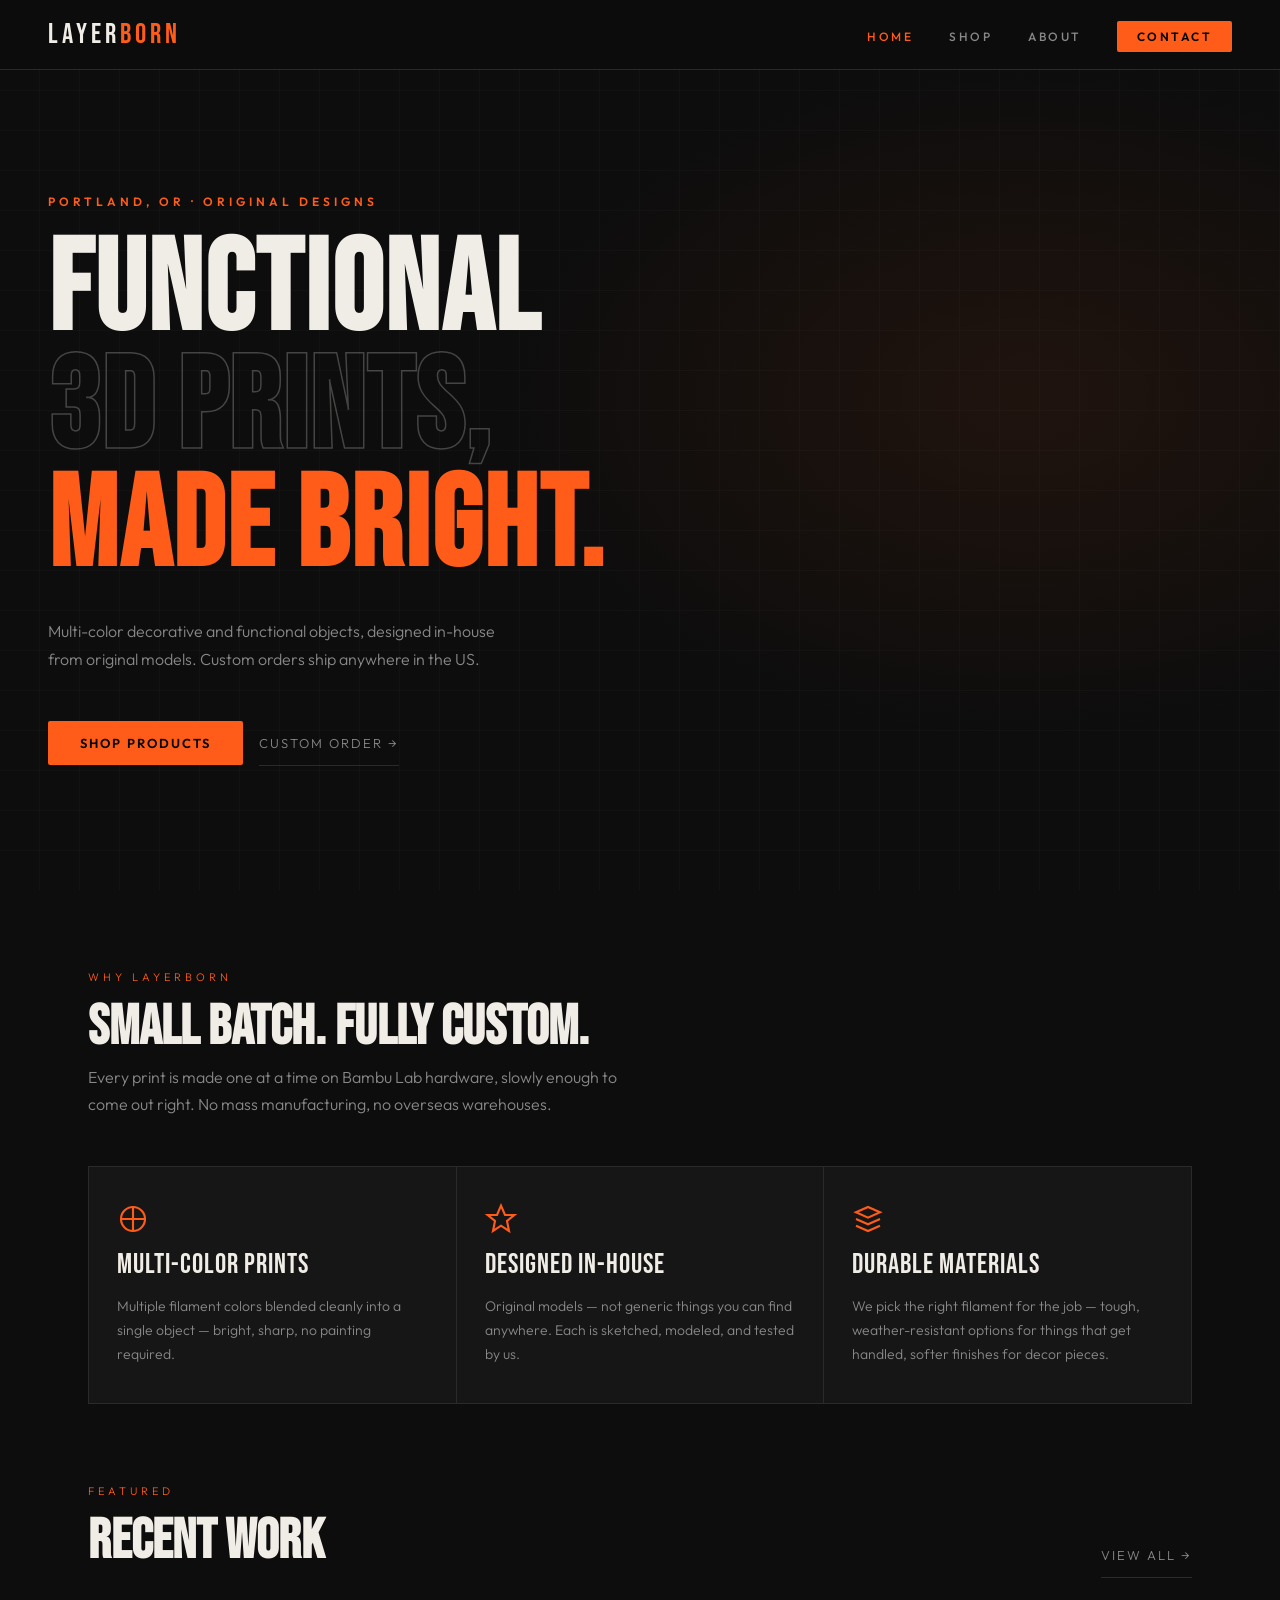
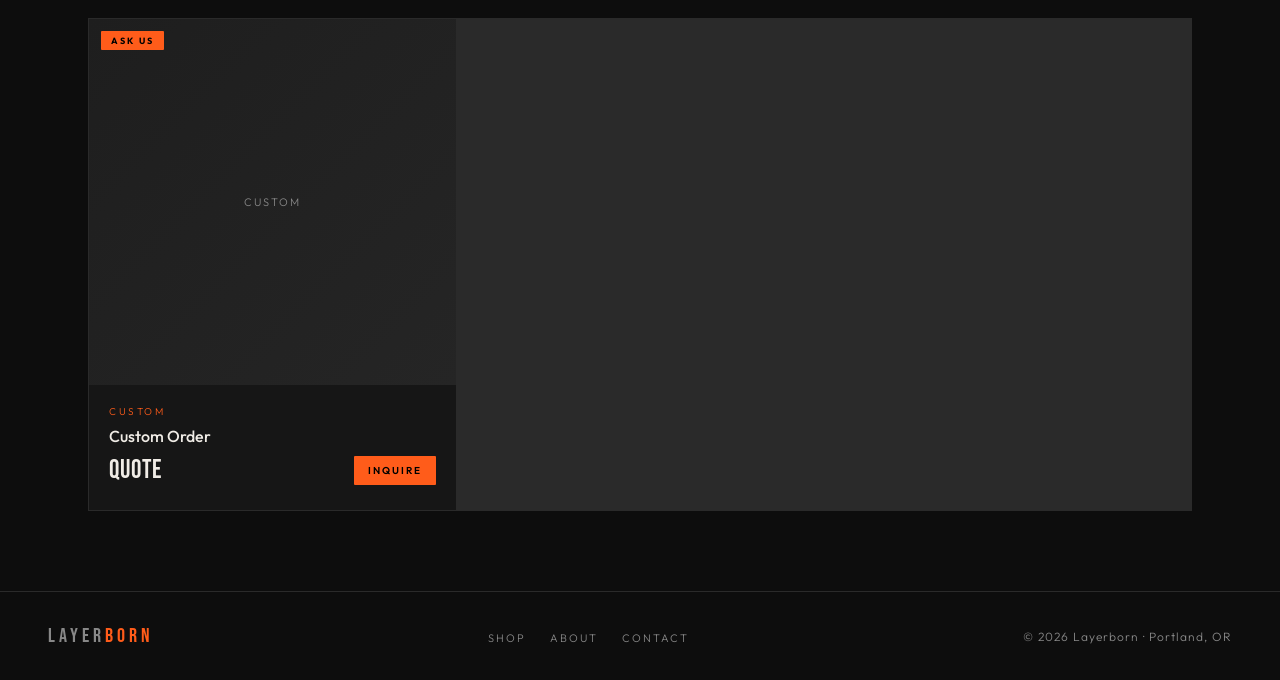
==== commit 005f891e: "Remove AMS mentions and broaden material copy beyond PETG Co-Authored-By: Claude Sonnet 4.6 <noreply" ====
--- a/index.html
+++ b/index.html
@@ -61,10 +61,10 @@
             <path d="M12 3v18M3 12h18"/>
           </svg>
         </div>
-        <div class="value-prop-title">Up to 4-color prints</div>
+        <div class="value-prop-title">Multi-color prints</div>
         <div class="value-prop-text">
-          Bambu's AMS lets us cleanly blend up to four colors in a single
-          object — bright, sharp, no painting required.
+          Multiple filament colors blended cleanly into a single object —
+          bright, sharp, no painting required.
         </div>
       </div>
       <div class="value-prop">
@@ -86,10 +86,11 @@
             <path d="M3 12l9 4 9-4M3 17l9 4 9-4"/>
           </svg>
         </div>
-        <div class="value-prop-title">PETG durability</div>
+        <div class="value-prop-title">Durable materials</div>
         <div class="value-prop-text">
-          Tough, weather-resistant filament where it matters
-          (coasters, holders). PLA for indoor decor.
+          We pick the right filament for the job — tough,
+          weather-resistant options for things that get handled, softer
+          finishes for decor pieces.
         </div>
       </div>
     </div>
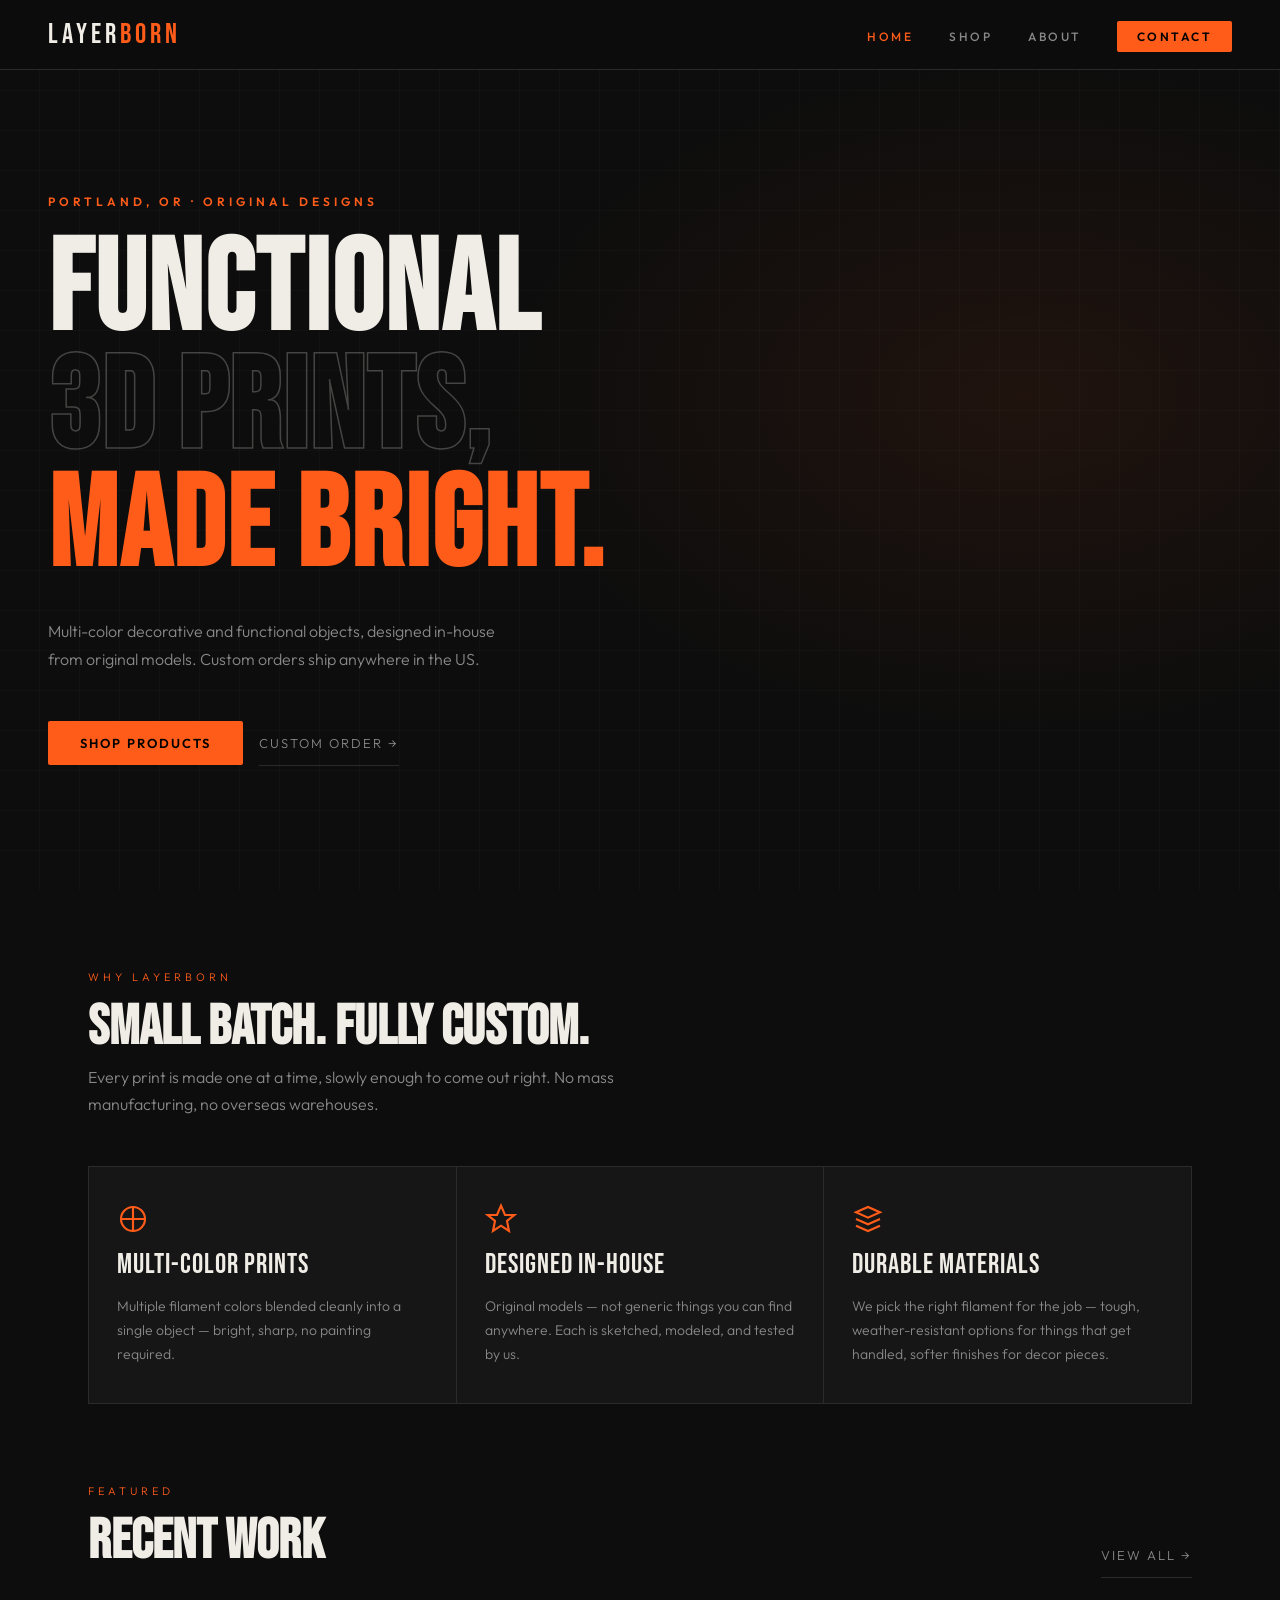
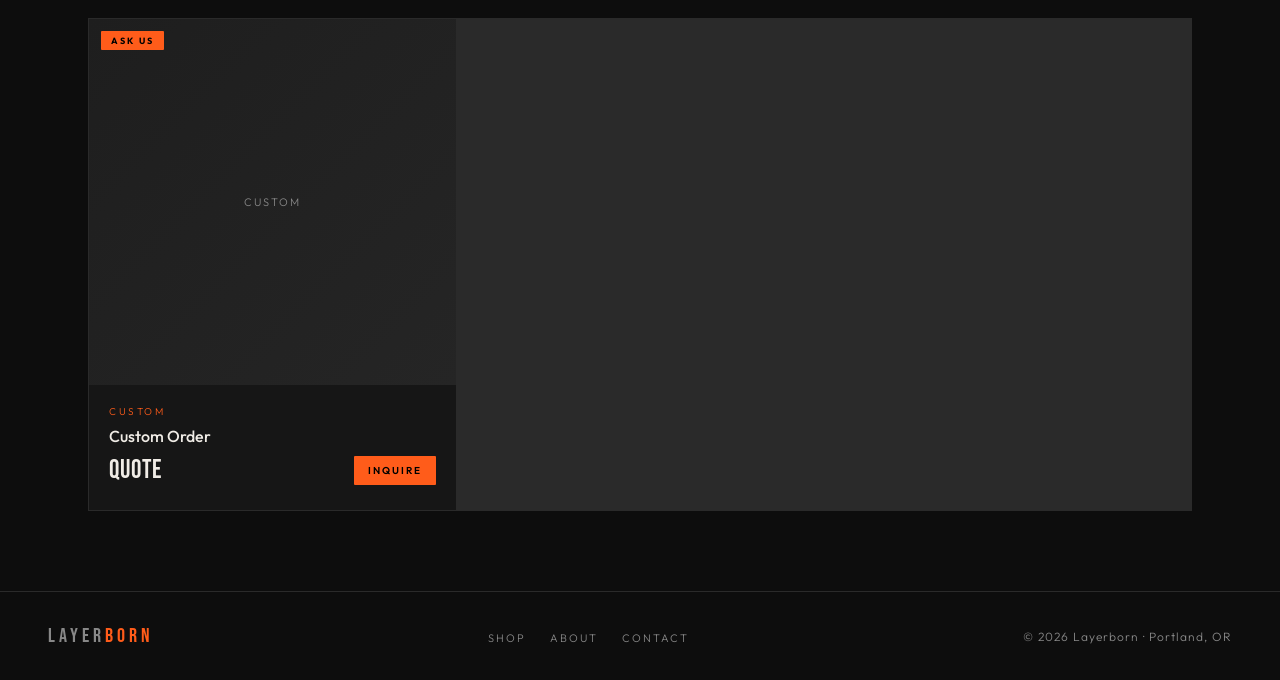
==== commit 0d6d8426: "Storefront copy pass: neutralize brand, hardware, and shipping claims - Drop Bambu Lab mention on ho" ====
--- a/index.html
+++ b/index.html
@@ -48,9 +48,8 @@
     <div class="section-label">Why Layerborn</div>
     <h2 class="section-title">Small batch. Fully custom.</h2>
     <p class="page-sub">
-      Every print is made one at a time on Bambu Lab hardware,
-      slowly enough to come out right. No mass manufacturing,
-      no overseas warehouses.
+      Every print is made one at a time, slowly enough to come out
+      right. No mass manufacturing, no overseas warehouses.
     </p>
 
     <div class="value-props">
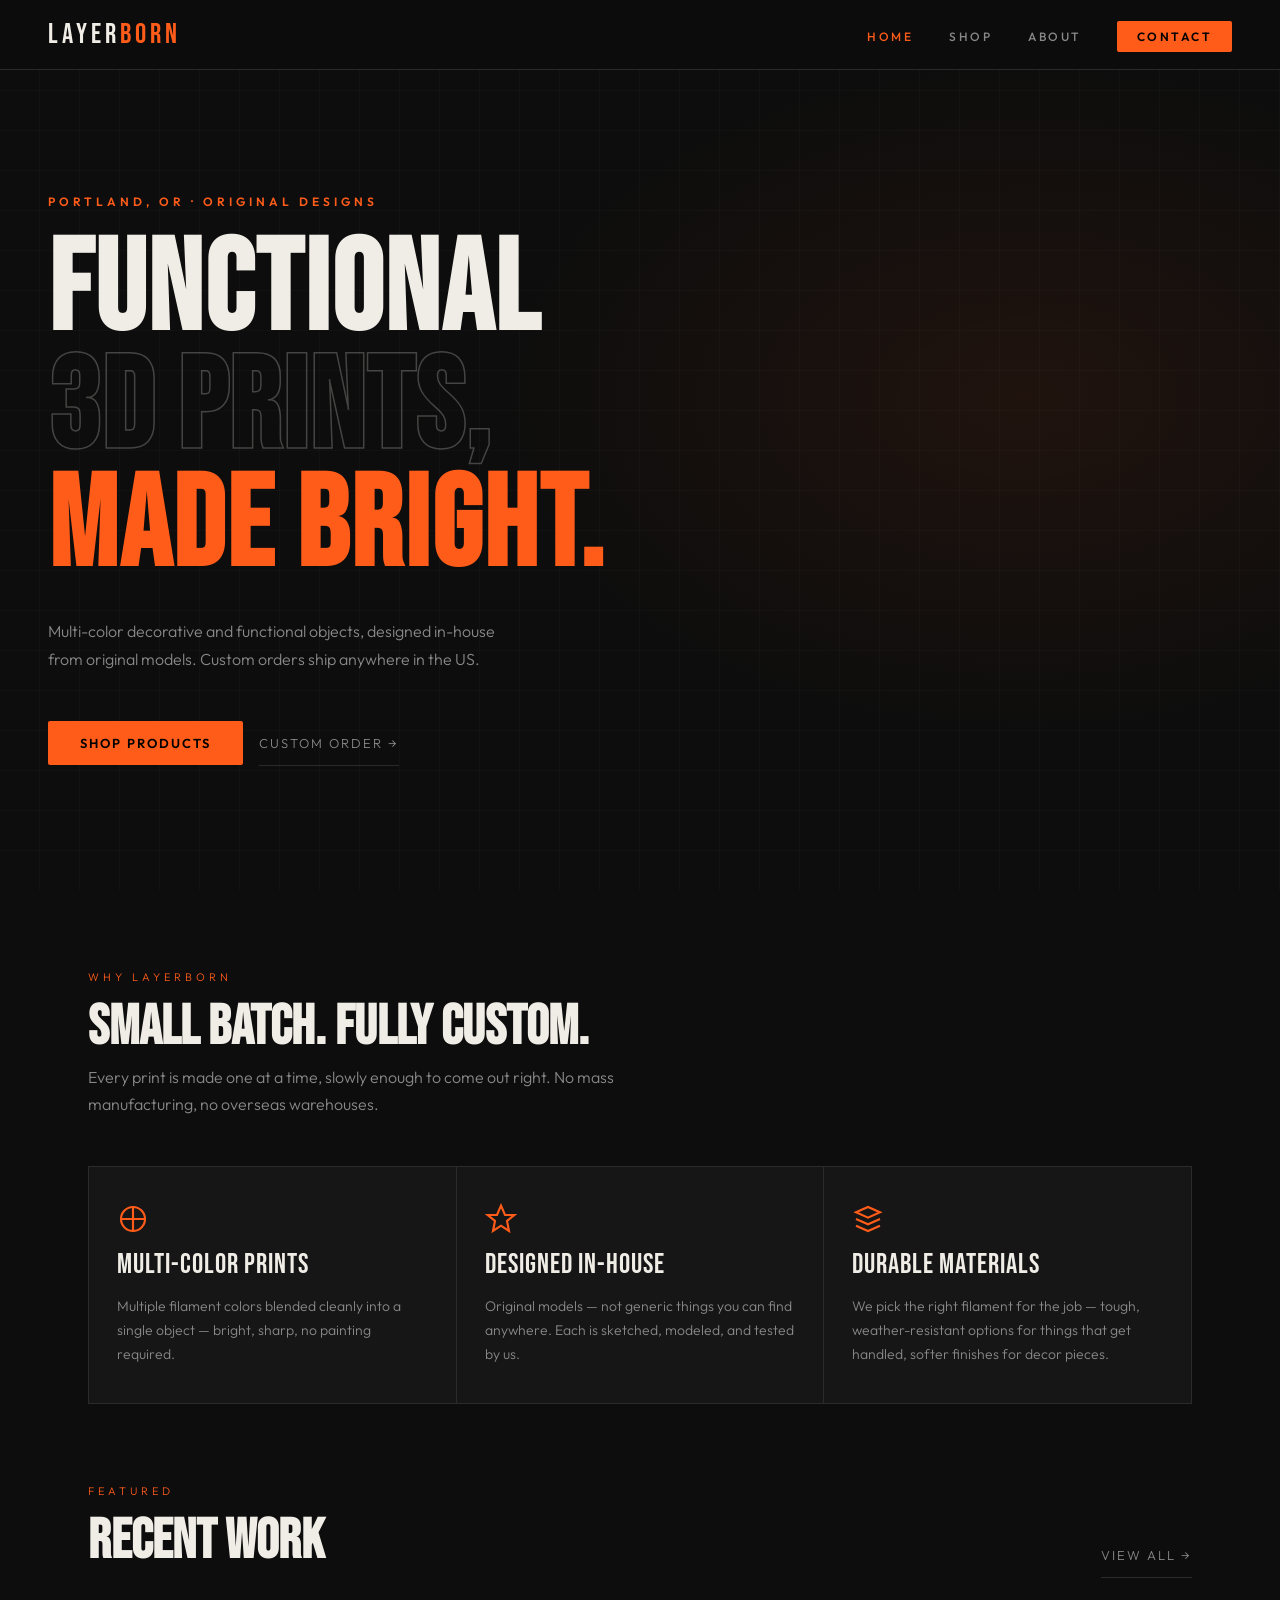
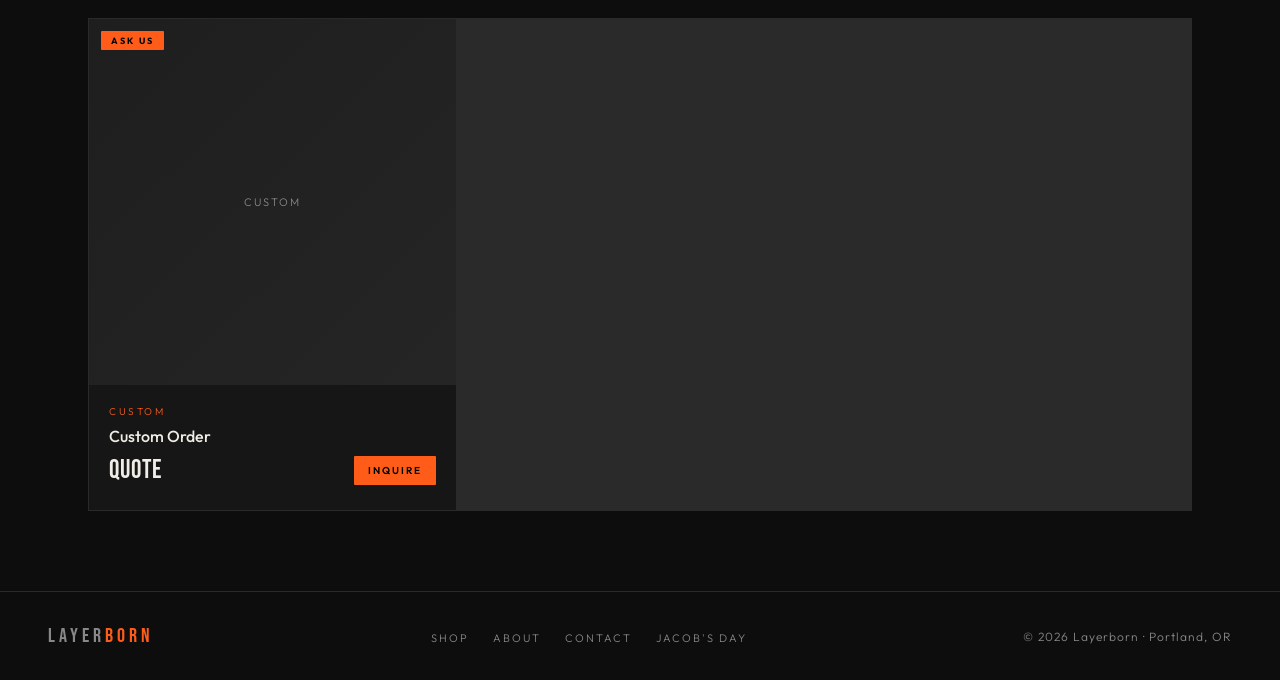
==== commit 530ac455: "Add 'A Day in the Life of Jacob' interactive life-sim game Canvas-based top-down game where Jacob wa" ====
--- a/index.html
+++ b/index.html
@@ -116,6 +116,7 @@
       <li><a href="shop.html">Shop</a></li>
       <li><a href="about.html">About</a></li>
       <li><a href="contact.html">Contact</a></li>
+      <li><a href="jacob.html">Jacob's Day</a></li>
     </ul>
     <div class="footer-copy">© 2026 Layerborn · Portland, OR</div>
   </footer>
